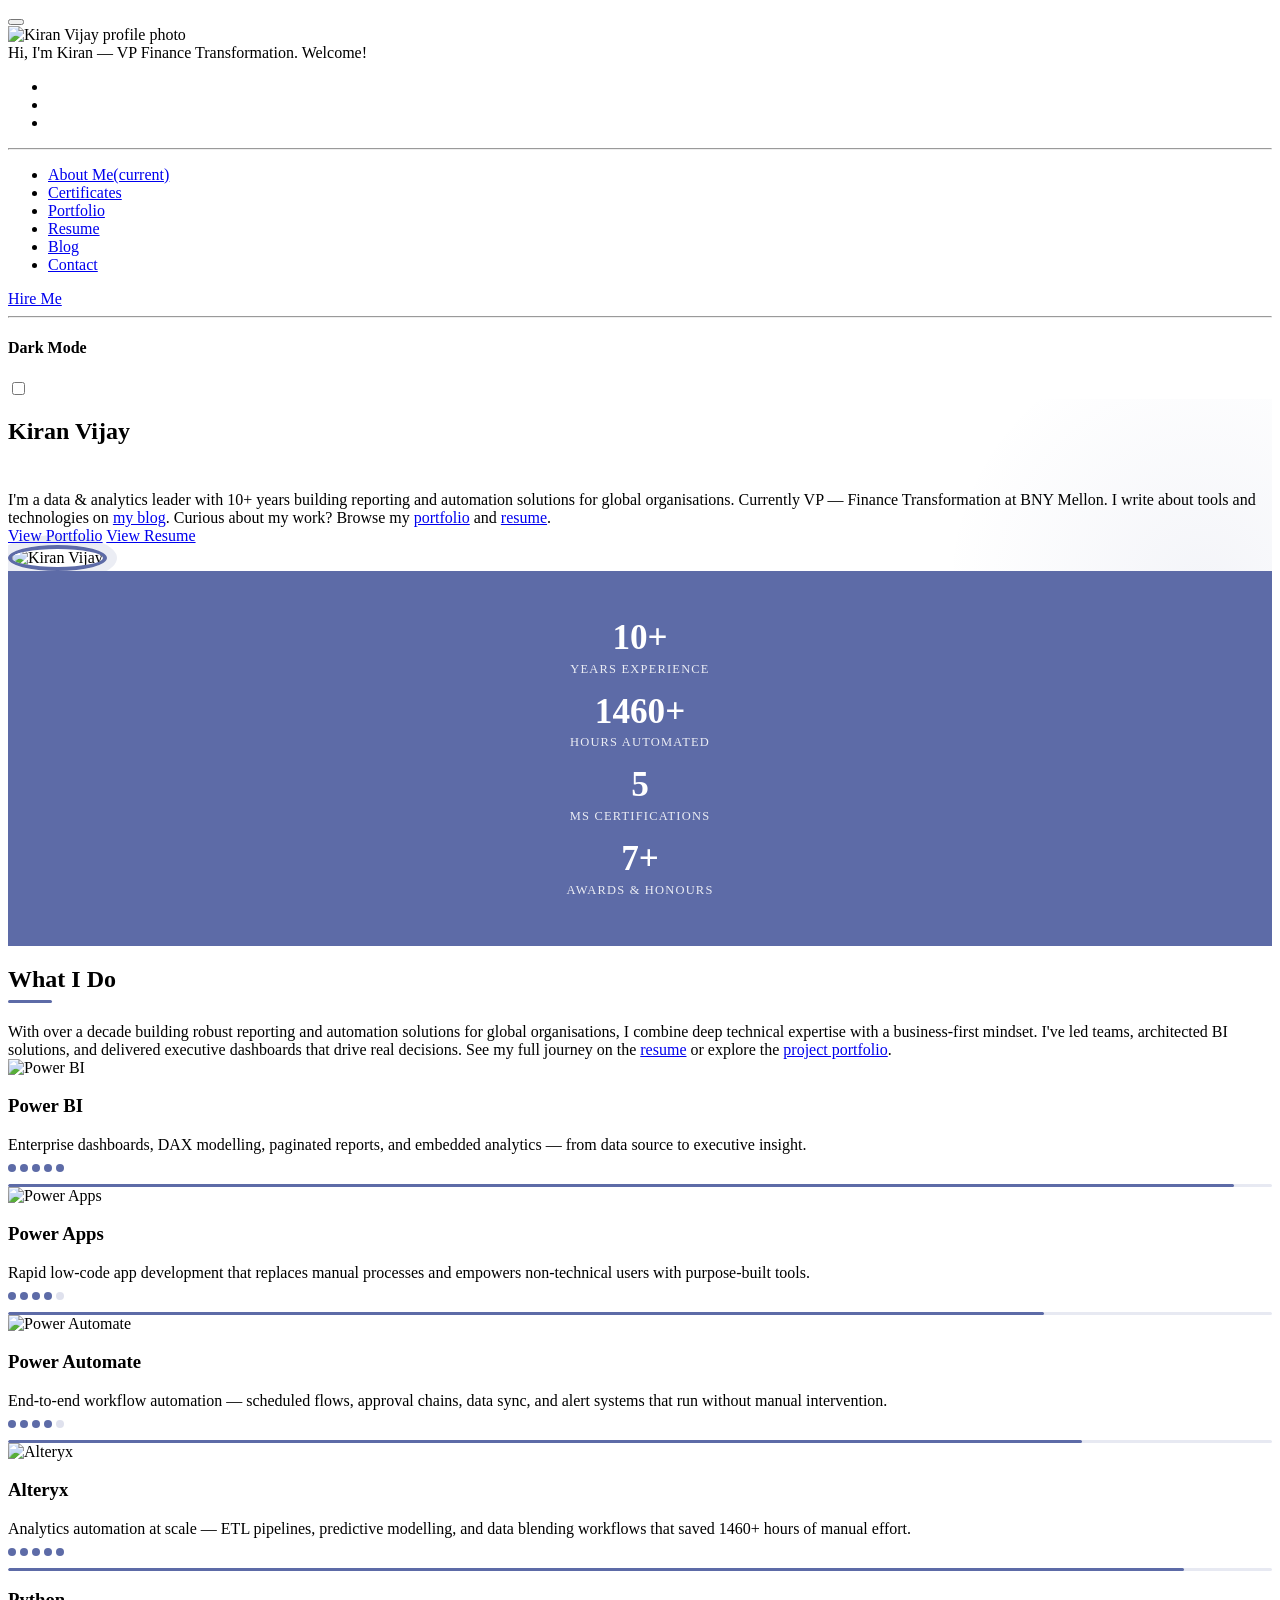
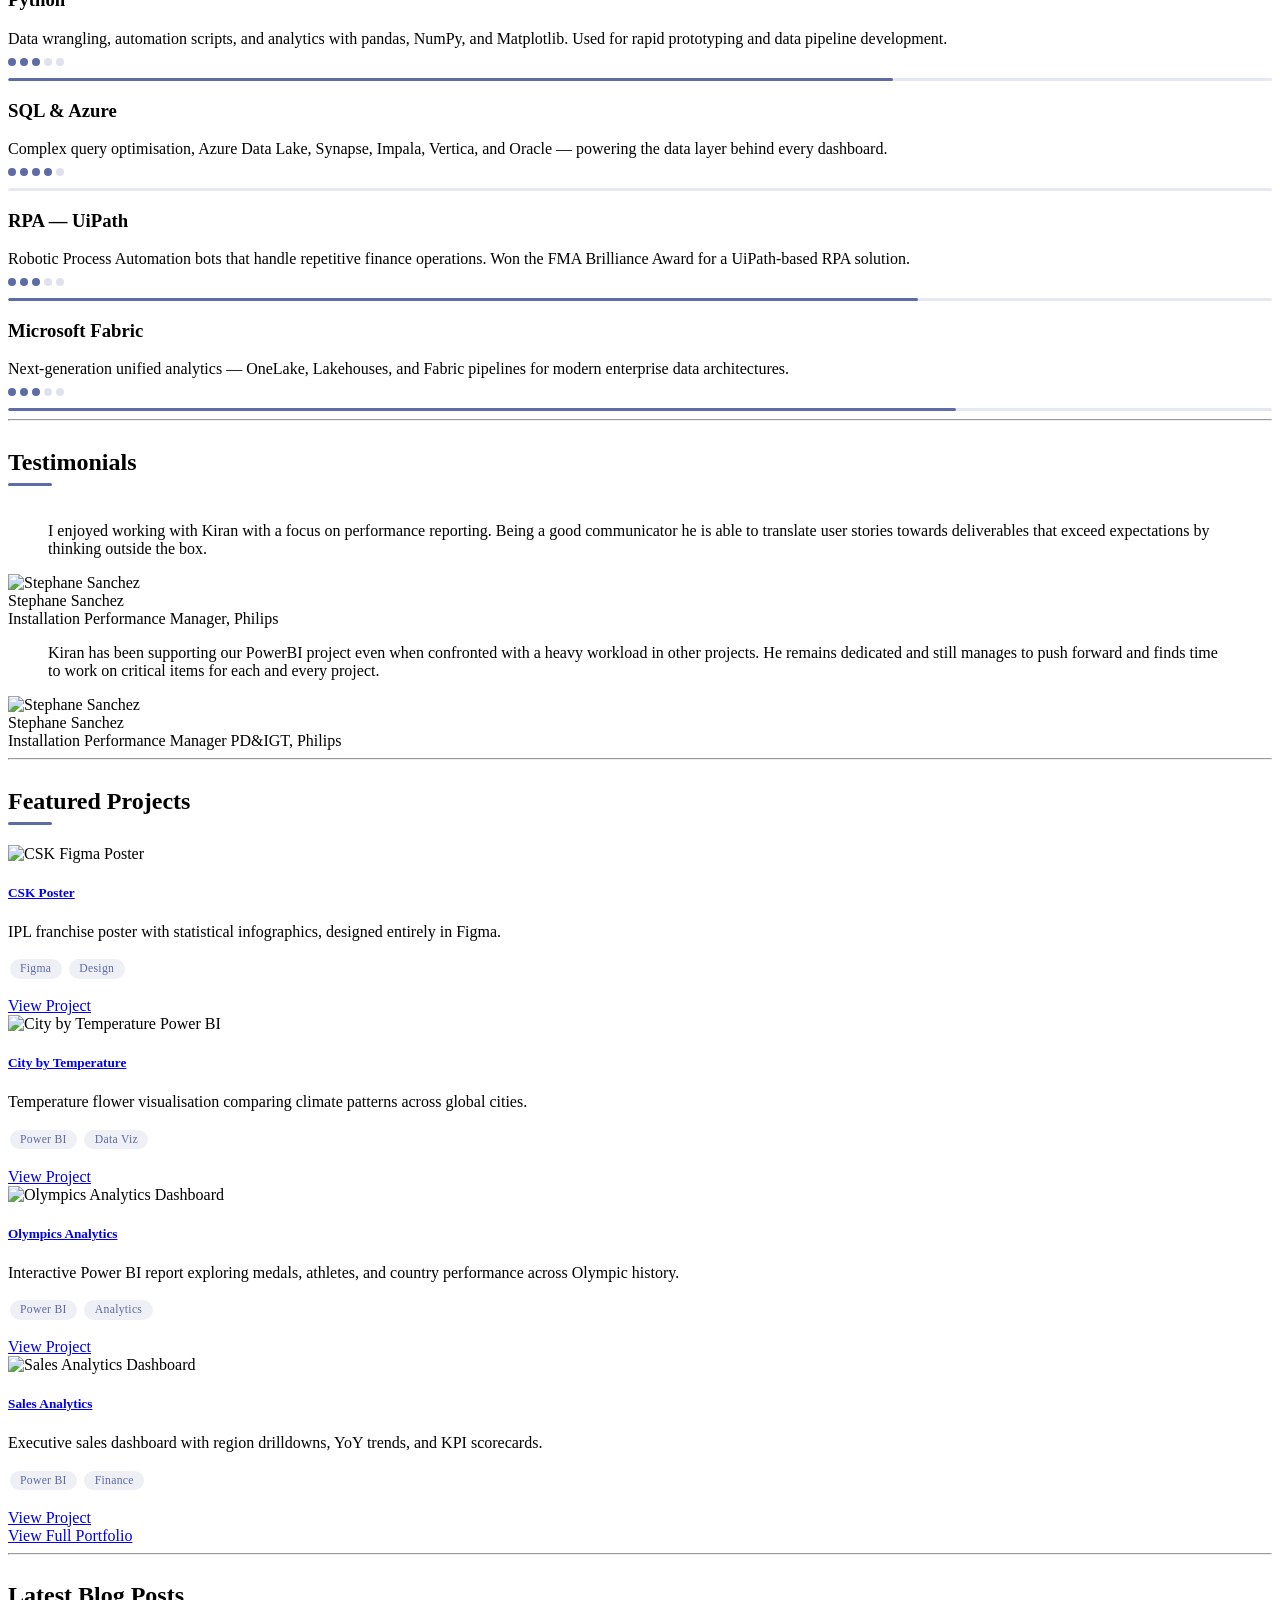
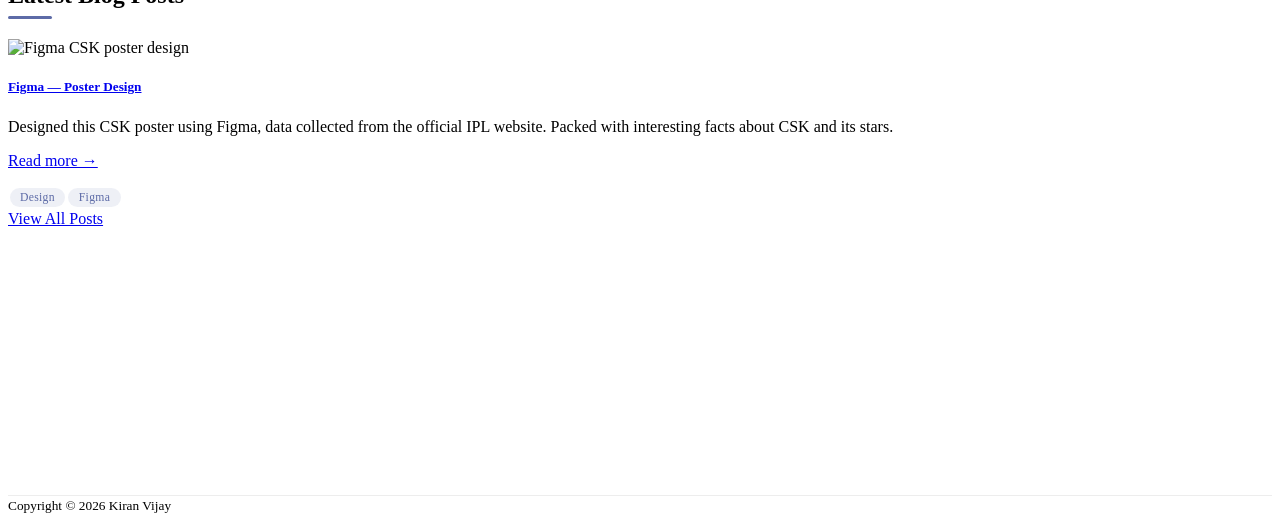
==== index.html @ 409494d1 "Major portfolio upgrade: SEO, animations, UX overhaul, bug fixes Visual & UX: - Added AOS (Animate O" ====
<!DOCTYPE html>
<html lang="en">
<head>
	<title>Kiran Vijay — Finance Transformation &amp; Data Analytics</title>

	<!-- Meta -->
	<meta charset="utf-8">
	<meta http-equiv="X-UA-Compatible" content="IE=edge">
	<meta name="viewport" content="width=device-width, initial-scale=1.0">
	<meta name="description" content="Kiran Vijay — Vice President specialising in Finance Transformation, Power BI dashboards, process automation, and data analytics. Based in Chennai, India.">
	<meta name="author" content="Kiran Vijay">
	<meta name="keywords" content="Power BI, Finance Transformation, Data Analytics, Alteryx, Process Automation, Dashboard, BNY Mellon">
	<link rel="shortcut icon" href="favicon.ico">

	<!-- Open Graph -->
	<meta property="og:title" content="Kiran Vijay — Finance Transformation &amp; Data Analytics">
	<meta property="og:description" content="VP specialising in Power BI, Alteryx, automation, and data-driven decision making.">
	<meta property="og:type" content="website">
	<meta property="og:url" content="https://kiran-vijay.github.io">
	<meta property="og:image" content="https://kiran-vijay.github.io/assets/images/my_pic.png">

	<!-- Google Fonts -->
	<link href="https://fonts.googleapis.com/css?family=Roboto:300,400,500,700" rel="stylesheet">

	<!-- AOS — Animate On Scroll -->
	<link rel="stylesheet" href="https://unpkg.com/aos@2.3.4/dist/aos.css">

	<!-- FontAwesome -->
	<script defer src="assets/fontawesome/js/all.js"></script>

	<!-- Plugin CSS -->
	<link rel="stylesheet" href="assets/plugins/tiny-slider/tiny-slider.css">

	<!-- Theme CSS -->
	<link id="theme-style" rel="stylesheet" href="assets/css/theme-7.css">

	<!-- Upgrade CSS -->
	<link rel="stylesheet" href="assets/css/upgrade.css">
</head>

<body>

	<header class="header text-center">
		<div class="force-overflow">
			<nav class="navbar navbar-expand-lg navbar-dark">
				<button class="navbar-toggler" type="button" data-bs-toggle="collapse" data-bs-target="#navigation" aria-controls="navigation" aria-expanded="false" aria-label="Toggle navigation">
					<span class="navbar-toggler-icon"></span>
				</button>

				<div id="navigation" class="collapse navbar-collapse flex-column">
					<div class="profile-section pt-3 pt-lg-0">
						<img class="profile-image mb-3 rounded-circle mx-auto" src="assets/images/my_pic.png" alt="Kiran Vijay profile photo" loading="lazy">

						<div class="bio mb-3">Hi, I'm Kiran — VP Finance Transformation. Welcome!</div>
						<ul class="social-list list-inline py-2 mx-auto">
							<li class="list-inline-item"><a href="https://twitter.com/Kiran_vijay" aria-label="Twitter"><i class="fab fa-twitter fa-fw"></i></a></li>
							<li class="list-inline-item"><a href="https://www.linkedin.com/in/kiranvj/" aria-label="LinkedIn"><i class="fab fa-linkedin-in fa-fw"></i></a></li>
							<li class="list-inline-item"><a href="https://github.com/kiran-vijay/" aria-label="GitHub"><i class="fab fa-github-alt fa-fw"></i></a></li>
						</ul>
						<hr>
					</div>

					<ul class="navbar-nav flex-column text-start">
						<li class="nav-item">
							<a class="nav-link active" href="index.html"><i class="fas fa-user fa-fw me-2"></i>About Me<span class="sr-only">(current)</span></a>
						</li>
						<li class="nav-item">
							<a class="nav-link" href="Certificates.html"><i class="fas fa-shield-alt fa-fw me-2"></i>Certificates</a>
						</li>
						<li class="nav-item">
							<a class="nav-link" href="portfolio.html"><i class="fas fa-laptop-code fa-fw me-2"></i>Portfolio</a>
						</li>
						<li class="nav-item">
							<a class="nav-link" href="resume.html"><i class="fas fa-file-alt fa-fw me-2"></i>Resume</a>
						</li>
						<li class="nav-item">
							<a class="nav-link" href="blog-home.html"><i class="fas fa-blog fa-fw me-2"></i>Blog</a>
						</li>
						<li class="nav-item">
							<a class="nav-link" href="contact.html"><i class="fas fa-envelope-open-text fa-fw me-2"></i>Contact</a>
						</li>
					</ul>

					<div class="my-2">
						<a class="btn btn-primary" href="contact.html"><i class="fas fa-paper-plane me-2"></i>Hire Me</a>
					</div>

					<div class="dark-mode-toggle text-center w-100">
						<hr class="mb-4">
						<h4 class="toggle-name mb-3"><i class="fas fa-adjust me-1"></i>Dark Mode</h4>
						<input class="toggle" id="darkmode" type="checkbox">
						<label class="toggle-btn mx-auto mb-0" for="darkmode"></label>
					</div>
				</div>
			</nav>
		</div>
	</header>

	<div class="main-wrapper">

		<!-- ===== HERO SECTION ===== -->
		<section class="about-me-section p-3 p-lg-5 theme-bg-light">
			<div class="container">
				<div class="profile-teaser row align-items-center">
					<div class="col-12 col-md-8 col-lg-9" data-aos="fade-right">
						<h2 class="name font-weight-bold mb-1">Kiran Vijay</h2>
						<div class="tagline mb-3" style="min-height:1.6em;">
							<span id="typed-tagline"></span>
						</div>
						<div class="bio mb-4">
							I'm a data &amp; analytics leader with 10+ years building reporting and automation solutions for global organisations. Currently VP — Finance Transformation at BNY Mellon. I write about tools and technologies on <a class="text-link" href="blog-home.html">my blog</a>. Curious about my work? Browse my <a class="text-link" href="portfolio.html">portfolio</a> and <a class="text-link" href="resume.html">resume</a>.
						</div>
						<div class="mb-4">
							<a class="btn btn-primary me-2 mb-3" href="portfolio.html"><i class="fas fa-arrow-alt-circle-right me-2"></i>View Portfolio</a>
							<a class="btn btn-secondary mb-3" href="resume.html"><i class="fas fa-file-alt me-2"></i>View Resume</a>
						</div>
					</div>
					<div class="col-12 col-md-4 col-lg-3 text-center mt-4 mt-md-0" data-aos="fade-left" data-aos-delay="100">
						<img class="profile-image-hero" src="assets/images/my_pic.png" alt="Kiran Vijay" loading="lazy">
					</div>
				</div>
			</div>
		</section>

		<!-- ===== STATS BAR ===== -->
		<section class="stats-section" data-aos="fade-up">
			<div class="container">
				<div class="row justify-content-center">
					<div class="col-6 col-md-3">
						<div class="stat-item">
							<span class="stat-number stat-count" data-target="10" data-suffix="+">10+</span>
							<span class="stat-label">Years Experience</span>
						</div>
					</div>
					<div class="col-6 col-md-3">
						<div class="stat-item">
							<span class="stat-number stat-count" data-target="1460" data-suffix="+">1460+</span>
							<span class="stat-label">Hours Automated</span>
						</div>
					</div>
					<div class="col-6 col-md-3">
						<div class="stat-item">
							<span class="stat-number stat-count" data-target="5" data-suffix="">5</span>
							<span class="stat-label">MS Certifications</span>
						</div>
					</div>
					<div class="col-6 col-md-3">
						<div class="stat-item">
							<span class="stat-number stat-count" data-target="7" data-suffix="+">7+</span>
							<span class="stat-label">Awards &amp; Honours</span>
						</div>
					</div>
				</div>
			</div>
		</section>

		<!-- ===== WHAT I DO ===== -->
		<section class="overview-section p-3 p-lg-5">
			<div class="container">
				<h2 class="section-title font-weight-bold mb-3" data-aos="fade-up">What I Do</h2>
				<div class="section-intro mb-5" data-aos="fade-up" data-aos-delay="50">
					With over a decade building robust reporting and automation solutions for global organisations, I combine deep technical expertise with a business-first mindset. I've led teams, architected BI solutions, and delivered executive dashboards that drive real decisions. See my full journey on the <a class="text-link" href="resume.html">resume</a> or explore the <a class="text-link" href="portfolio.html">project portfolio</a>.
				</div>
				<div class="row">

					<div class="item col-6 col-lg-3" data-aos="fade-up" data-aos-delay="0">
						<div class="item-inner">
							<div class="item-icon"><img src="assets/images/pbi.png" width="30" height="30" alt="Power BI"></div>
							<h3 class="item-title">Power BI</h3>
							<div class="item-desc">Enterprise dashboards, DAX modelling, paginated reports, and embedded analytics — from data source to executive insight.</div>
							<div class="skill-level">
								<span class="skill-dot filled"></span><span class="skill-dot filled"></span><span class="skill-dot filled"></span><span class="skill-dot filled"></span><span class="skill-dot filled"></span>
							</div>
							<div class="skill-bar-wrap"><div class="skill-bar-fill" data-width="97%"></div></div>
						</div>
					</div>

					<div class="item col-6 col-lg-3" data-aos="fade-up" data-aos-delay="80">
						<div class="item-inner">
							<div class="item-icon"><img src="assets/images/powerapps.svg" width="30" height="30" alt="Power Apps"></div>
							<h3 class="item-title">Power Apps</h3>
							<div class="item-desc">Rapid low-code app development that replaces manual processes and empowers non-technical users with purpose-built tools.</div>
							<div class="skill-level">
								<span class="skill-dot filled"></span><span class="skill-dot filled"></span><span class="skill-dot filled"></span><span class="skill-dot filled"></span><span class="skill-dot"></span>
							</div>
							<div class="skill-bar-wrap"><div class="skill-bar-fill" data-width="82%"></div></div>
						</div>
					</div>

					<div class="item col-6 col-lg-3" data-aos="fade-up" data-aos-delay="160">
						<div class="item-inner">
							<div class="item-icon"><img src="assets/images/powerautomate.svg" width="30" height="30" alt="Power Automate"></div>
							<h3 class="item-title">Power Automate</h3>
							<div class="item-desc">End-to-end workflow automation — scheduled flows, approval chains, data sync, and alert systems that run without manual intervention.</div>
							<div class="skill-level">
								<span class="skill-dot filled"></span><span class="skill-dot filled"></span><span class="skill-dot filled"></span><span class="skill-dot filled"></span><span class="skill-dot"></span>
							</div>
							<div class="skill-bar-wrap"><div class="skill-bar-fill" data-width="85%"></div></div>
						</div>
					</div>

					<div class="item col-6 col-lg-3" data-aos="fade-up" data-aos-delay="240">
						<div class="item-inner">
							<div class="item-icon"><img src="assets/images/alteryx.png" width="30" height="30" alt="Alteryx"></div>
							<h3 class="item-title">Alteryx</h3>
							<div class="item-desc">Analytics automation at scale — ETL pipelines, predictive modelling, and data blending workflows that saved 1460+ hours of manual effort.</div>
							<div class="skill-level">
								<span class="skill-dot filled"></span><span class="skill-dot filled"></span><span class="skill-dot filled"></span><span class="skill-dot filled"></span><span class="skill-dot filled"></span>
							</div>
							<div class="skill-bar-wrap"><div class="skill-bar-fill" data-width="93%"></div></div>
						</div>
					</div>

					<div class="item col-6 col-lg-3 mt-4" data-aos="fade-up" data-aos-delay="0">
						<div class="item-inner">
							<div class="item-icon"><i class="fab fa-python"></i></div>
							<h3 class="item-title">Python</h3>
							<div class="item-desc">Data wrangling, automation scripts, and analytics with pandas, NumPy, and Matplotlib. Used for rapid prototyping and data pipeline development.</div>
							<div class="skill-level">
								<span class="skill-dot filled"></span><span class="skill-dot filled"></span><span class="skill-dot filled"></span><span class="skill-dot"></span><span class="skill-dot"></span>
							</div>
							<div class="skill-bar-wrap"><div class="skill-bar-fill" data-width="70%"></div></div>
						</div>
					</div>

					<div class="item col-6 col-lg-3 mt-4" data-aos="fade-up" data-aos-delay="80">
						<div class="item-inner">
							<div class="item-icon"><i class="fas fa-database"></i></div>
							<h3 class="item-title">SQL &amp; Azure</h3>
							<div class="item-desc">Complex query optimisation, Azure Data Lake, Synapse, Impala, Vertica, and Oracle — powering the data layer behind every dashboard.</div>
							<div class="skill-level">
								<span class="skill-dot filled"></span><span class="skill-dot filled"></span><span class="skill-dot filled"></span><span class="skill-dot filled"></span><span class="skill-dot"></span>
							</div>
							<div class="skill-bar-wrap"><div class="skill-bar-fill" data-width="88%"></div></div>
						</div>
					</div>

					<div class="item col-6 col-lg-3 mt-4" data-aos="fade-up" data-aos-delay="160">
						<div class="item-inner">
							<div class="item-icon"><i class="fas fa-robot"></i></div>
							<h3 class="item-title">RPA — UiPath</h3>
							<div class="item-desc">Robotic Process Automation bots that handle repetitive finance operations. Won the FMA Brilliance Award for a UiPath-based RPA solution.</div>
							<div class="skill-level">
								<span class="skill-dot filled"></span><span class="skill-dot filled"></span><span class="skill-dot filled"></span><span class="skill-dot"></span><span class="skill-dot"></span>
							</div>
							<div class="skill-bar-wrap"><div class="skill-bar-fill" data-width="72%"></div></div>
						</div>
					</div>

					<div class="item col-6 col-lg-3 mt-4" data-aos="fade-up" data-aos-delay="240">
						<div class="item-inner">
							<div class="item-icon"><i class="fas fa-layer-group"></i></div>
							<h3 class="item-title">Microsoft Fabric</h3>
							<div class="item-desc">Next-generation unified analytics — OneLake, Lakehouses, and Fabric pipelines for modern enterprise data architectures.</div>
							<div class="skill-level">
								<span class="skill-dot filled"></span><span class="skill-dot filled"></span><span class="skill-dot filled"></span><span class="skill-dot"></span><span class="skill-dot"></span>
							</div>
							<div class="skill-bar-wrap"><div class="skill-bar-fill" data-width="75%"></div></div>
						</div>
					</div>

				</div>
			</div>
		</section>

		<div class="container"><hr></div>

		<!-- ===== TESTIMONIALS ===== -->
		<section class="testimonials-section p-3 p-lg-5">
			<div class="container">
				<h2 class="section-title font-weight-bold mb-5" data-aos="fade-up">Testimonials</h2>
				<div class="testiomonial-carousel-container" data-aos="fade-up" data-aos-delay="100">
					<div class="testimonial-carousel tiny-slider">
						<div class="item">
							<div class="item-inner">
								<div class="quote-holder">
									<blockquote class="quote-content">
										I enjoyed working with Kiran with a focus on performance reporting. Being a good communicator he is able to translate user stories towards deliverables that exceed expectations by thinking outside the box.
									</blockquote>
									<i class="fas fa-quote-left"></i>
								</div>
								<div class="source-holder">
									<div class="source-profile">
										<img src="assets/images/clients/stephen.jfif" alt="Stephane Sanchez" loading="lazy">
									</div>
									<div class="meta">
										<div class="name">Stephane Sanchez</div>
										<div class="info">Installation Performance Manager, Philips</div>
									</div>
								</div>
							</div>
						</div>

						<div class="item">
							<div class="item-inner">
								<div class="quote-holder">
									<blockquote class="quote-content">
										Kiran has been supporting our PowerBI project even when confronted with a heavy workload in other projects. He remains dedicated and still manages to push forward and finds time to work on critical items for each and every project.
									</blockquote>
									<i class="fas fa-quote-left"></i>
								</div>
								<div class="source-holder">
									<div class="source-profile">
										<img src="assets/images/clients/stephen.jfif" alt="Stephane Sanchez" loading="lazy">
									</div>
									<div class="meta">
										<div class="name">Stephane Sanchez</div>
										<div class="info">Installation Performance Manager PD&amp;IGT, Philips</div>
									</div>
								</div>
							</div>
						</div>
					</div>
				</div>
			</div>
		</section>

		<div class="container"><hr></div>

		<!-- ===== FEATURED PROJECTS ===== -->
		<section class="featured-section p-3 p-lg-5">
			<div class="container">
				<h2 class="section-title font-weight-bold mb-5" data-aos="fade-up">Featured Projects</h2>
				<div class="row">
					<div class="col-md-6 mb-5" data-aos="fade-up" data-aos-delay="0">
						<div class="card project-card">
							<div class="row">
								<div class="col-12 col-xl-5 card-img-holder">
									<img src="assets/images/project/csk.png" class="card-img" alt="CSK Figma Poster" loading="lazy">
								</div>
								<div class="col-12 col-xl-7">
									<div class="card-body">
										<h5 class="card-title"><a href="Projects/csk.html" class="theme-link">CSK Poster</a></h5>
										<p class="card-text">IPL franchise poster with statistical infographics, designed entirely in Figma.</p>
										<p class="card-text">
											<span class="badge-tag">Figma</span>
											<span class="badge-tag">Design</span>
										</p>
									</div>
								</div>
							</div>
							<div class="link-mask">
								<a class="link-mask-link" href="Projects/csk.html"></a>
								<div class="link-mask-text">
									<a class="btn btn-secondary" href="Projects/csk.html">
										<i class="fas fa-eye me-2"></i>View Project
									</a>
								</div>
							</div>
						</div>
					</div>

					<div class="col-md-6 mb-5" data-aos="fade-up" data-aos-delay="100">
						<div class="card project-card">
							<div class="row">
								<div class="col-12 col-xl-5 card-img-holder">
									<img src="assets/images/project/Temp_Flower.png" class="card-img" alt="City by Temperature Power BI" loading="lazy">
								</div>
								<div class="col-12 col-xl-7">
									<div class="card-body">
										<h5 class="card-title"><a href="Projects/city-by-temperature.html" class="theme-link">City by Temperature</a></h5>
										<p class="card-text">Temperature flower visualisation comparing climate patterns across global cities.</p>
										<p class="card-text">
											<span class="badge-tag">Power BI</span>
											<span class="badge-tag">Data Viz</span>
										</p>
									</div>
								</div>
							</div>
							<div class="link-mask">
								<a class="link-mask-link" href="Projects/city-by-temperature.html"></a>
								<div class="link-mask-text">
									<a class="btn btn-secondary" href="Projects/city-by-temperature.html">
										<i class="fas fa-eye me-2"></i>View Project
									</a>
								</div>
							</div>
						</div>
					</div>

					<div class="col-md-6 mb-5" data-aos="fade-up" data-aos-delay="0">
						<div class="card project-card">
							<div class="row">
								<div class="col-12 col-xl-5 card-img-holder">
									<img src="assets/images/project/Olympics.png" class="card-img" alt="Olympics Analytics Dashboard" loading="lazy">
								</div>
								<div class="col-12 col-xl-7">
									<div class="card-body">
										<h5 class="card-title"><a href="Projects/olympics-dashboard.html" class="theme-link">Olympics Analytics</a></h5>
										<p class="card-text">Interactive Power BI report exploring medals, athletes, and country performance across Olympic history.</p>
										<p class="card-text">
											<span class="badge-tag">Power BI</span>
											<span class="badge-tag">Analytics</span>
										</p>
									</div>
								</div>
							</div>
							<div class="link-mask">
								<a class="link-mask-link" href="Projects/olympics-dashboard.html"></a>
								<div class="link-mask-text">
									<a class="btn btn-secondary" href="Projects/olympics-dashboard.html">
										<i class="fas fa-eye me-2"></i>View Project
									</a>
								</div>
							</div>
						</div>
					</div>

					<div class="col-md-6 mb-5" data-aos="fade-up" data-aos-delay="100">
						<div class="card project-card">
							<div class="row">
								<div class="col-12 col-xl-5 card-img-holder">
									<img src="assets/images/project/sales_layout.png" class="card-img" alt="Sales Analytics Dashboard" loading="lazy">
								</div>
								<div class="col-12 col-xl-7">
									<div class="card-body">
										<h5 class="card-title"><a href="Projects/sales_analytics.html" class="theme-link">Sales Analytics</a></h5>
										<p class="card-text">Executive sales dashboard with region drilldowns, YoY trends, and KPI scorecards.</p>
										<p class="card-text">
											<span class="badge-tag">Power BI</span>
											<span class="badge-tag">Finance</span>
										</p>
									</div>
								</div>
							</div>
							<div class="link-mask">
								<a class="link-mask-link" href="Projects/sales_analytics.html"></a>
								<div class="link-mask-text">
									<a class="btn btn-secondary" href="Projects/sales_analytics.html">
										<i class="fas fa-eye me-2"></i>View Project
									</a>
								</div>
							</div>
						</div>
					</div>
				</div>
				<div class="text-center py-3" data-aos="fade-up">
					<a href="portfolio.html" class="btn btn-primary"><i class="fas fa-arrow-alt-circle-right me-2"></i>View Full Portfolio</a>
				</div>
			</div>
		</section>

		<div class="container"><hr></div>

		<!-- ===== LATEST BLOG ===== -->
		<section class="latest-blog-section p-3 p-lg-5">
			<div class="container">
				<h2 class="section-title font-weight-bold mb-5" data-aos="fade-up">Latest Blog Posts</h2>
				<div class="row">
					<div class="col-md-4 mb-5" data-aos="fade-up" data-aos-delay="0">
						<div class="card blog-post-card">
							<img class="card-img-top" src="assets/images/project/csk.png" alt="Figma CSK poster design" loading="lazy">
							<div class="card-body">
								<h5 class="card-title"><a class="theme-link" href="blog/csk.html">Figma — Poster Design</a></h5>
								<p class="card-text">Designed this CSK poster using Figma, data collected from the official IPL website. Packed with interesting facts about CSK and its stars.</p>
								<p class="mb-0"><a class="text-link" href="blog/csk.html">Read more &rarr;</a></p>
							</div>
							<div class="card-footer">
								<small class="text-muted"><i class="fas fa-tag me-1"></i><span class="badge-tag">Design</span><span class="badge-tag">Figma</span></small>
							</div>
						</div>
					</div>
				</div>
				<div class="text-center py-3" data-aos="fade-up">
					<a href="blog-home.html" class="btn btn-primary"><i class="fas fa-arrow-alt-circle-right me-2"></i>View All Posts</a>
				</div>
			</div>
		</section>

		<!-- ===== CTA BANNER ===== -->
		<section class="cta-banner-section p-3 p-lg-5 pt-0 pt-lg-0">
			<div class="container" data-aos="fade-up">
				<div class="cta-banner">
					<h3><i class="fas fa-handshake me-2"></i>Let's Build Something Together</h3>
					<p>Looking for a Power BI expert, automation architect, or data analytics leader? I'd love to hear about your project.</p>
					<a class="btn btn-light" href="contact.html"><i class="fas fa-paper-plane me-2"></i>Get In Touch</a>
				</div>
			</div>
		</section>

	</div>

	<footer class="footer text-center py-4">
		<small class="copyright">Copyright &copy; <script>document.write(new Date().getFullYear())</script> Kiran Vijay</small>
	</footer>

	<!-- Javascript -->
	<script src="assets/plugins/popper.min.js"></script>
	<script src="assets/plugins/bootstrap/js/bootstrap.min.js"></script>
	<script src="assets/plugins/tiny-slider/min/tiny-slider.js"></script>
	<script src="assets/js/testimonials.js"></script>

	<!-- Dark Mode -->
	<script src="assets/plugins/js-cookie.min.js"></script>
	<script src="assets/js/dark-mode.js"></script>

	<!-- AOS -->
	<script src="https://unpkg.com/aos@2.3.4/dist/aos.js"></script>

	<!-- Typed.js -->
	<script src="https://unpkg.com/typed.js@2.1.0/dist/typed.umd.js"></script>

	<!-- Upgrade JS -->
	<script src="assets/js/upgrade.js"></script>

</body>
</html>
---- assets/css/upgrade.css ----
/* ============================================================
   Portfolio Upgrade Styles — Kiran Vijay
   ============================================================ */

/* ---- Hero Section ----------------------------------------- */
.about-me-section {
    position: relative;
    overflow: hidden;
}
.about-me-section::before {
    content: '';
    position: absolute;
    top: -40%;
    right: -15%;
    width: 520px;
    height: 520px;
    background: radial-gradient(circle, rgba(93,107,167,0.07) 0%, transparent 70%);
    pointer-events: none;
    z-index: 0;
}
.about-me-section .container {
    position: relative;
    z-index: 1;
}

/* Profile image in hero with animated ring */
.profile-image-hero {
    width: 160px;
    height: 160px;
    object-fit: cover;
    border-radius: 50%;
    border: 4px solid #5d6ba7;
    box-shadow: 0 0 0 10px rgba(93,107,167,0.12);
    animation: pulse-ring 3.5s ease-in-out infinite;
}
@keyframes pulse-ring {
    0%, 100% { box-shadow: 0 0 0 10px rgba(93,107,167,0.12); }
    50%       { box-shadow: 0 0 0 18px rgba(93,107,167,0.04); }
}

/* Typed cursor colour */
.typed-cursor {
    color: #5d6ba7;
    font-weight: 300;
}

/* ---- Stats Bar -------------------------------------------- */
.stats-section {
    background: #5d6ba7;
    color: #fff;
    padding: 2.5rem 0;
}
.dark-mode .stats-section {
    background: #3d4a80;
}
.stat-item {
    text-align: center;
    padding: 0.5rem 1rem;
}
.stat-number {
    font-size: 2.2rem;
    font-weight: 700;
    display: block;
    line-height: 1.1;
}
.stat-label {
    font-size: 0.78rem;
    opacity: 0.88;
    text-transform: uppercase;
    letter-spacing: 1.2px;
    margin-top: 0.25rem;
    display: block;
}

/* ---- Skill Cards ------------------------------------------ */
.item-inner {
    transition: transform 0.28s ease, box-shadow 0.28s ease;
}
.item-inner:hover {
    transform: translateY(-5px);
    box-shadow: 0 12px 30px rgba(0,0,0,0.1);
}

/* Skill proficiency dots */
.skill-level {
    display: flex;
    gap: 4px;
    margin-top: 0.6rem;
}
.skill-dot {
    width: 8px;
    height: 8px;
    border-radius: 50%;
    background: rgba(93,107,167,0.2);
    transition: background 0.3s ease;
}
.skill-dot.filled {
    background: #5d6ba7;
}

/* Skill bar (thin animated progress bar) */
.skill-bar-wrap {
    height: 3px;
    background: rgba(93,107,167,0.15);
    border-radius: 2px;
    margin-top: 0.75rem;
    overflow: hidden;
}
.skill-bar-fill {
    height: 100%;
    background: #5d6ba7;
    border-radius: 2px;
    width: 0;
    transition: width 1.4s cubic-bezier(0.4, 0, 0.2, 1);
}

/* ---- Project Cards ---------------------------------------- */
.project-card {
    transition: transform 0.28s ease, box-shadow 0.28s ease;
}
.project-card:hover {
    transform: translateY(-5px);
    box-shadow: 0 1rem 2.5rem rgba(0,0,0,0.12) !important;
}

/* Badge tags for tools */
.badge-tag {
    display: inline-block;
    padding: 0.2rem 0.65rem;
    border-radius: 50px;
    font-size: 0.73rem;
    font-weight: 500;
    background: rgba(93,107,167,0.1);
    color: #5d6ba7;
    margin: 0.15rem 0.1rem;
    letter-spacing: 0.3px;
}
.dark-mode .badge-tag {
    background: rgba(93,107,167,0.25);
    color: #a0abdc;
}

/* ---- CTA Banner ------------------------------------------- */
.cta-banner-section {
    padding: 2rem 1rem;
}
.cta-banner {
    background: linear-gradient(135deg, #5d6ba7 0%, #4a5894 100%);
    color: #fff;
    border-radius: 14px;
    padding: 2.5rem 2rem;
    text-align: center;
}
.cta-banner h3 {
    color: #fff;
    margin-bottom: 0.5rem;
    font-size: 1.5rem;
}
.cta-banner p {
    opacity: 0.88;
    margin-bottom: 1.25rem;
}
.cta-banner .btn-light {
    background: #fff;
    color: #5d6ba7;
    border: none;
    font-weight: 600;
    padding: 0.6rem 1.75rem;
    border-radius: 50px;
    transition: background 0.2s ease, transform 0.2s ease;
}
.cta-banner .btn-light:hover {
    background: #f0f2ff;
    transform: translateY(-2px);
}

/* ---- Section headings polish ------------------------------ */
.section-title {
    position: relative;
    display: inline-block;
    padding-bottom: 10px;
}
.section-title::after {
    content: '';
    position: absolute;
    bottom: 0;
    left: 0;
    width: 44px;
    height: 3px;
    background: #5d6ba7;
    border-radius: 2px;
}

/* ---- AOS overrides ---------------------------------------- */
[data-aos="fade-up"] {
    transform: translate3d(0, 24px, 0);
}
[data-aos="fade-right"] {
    transform: translate3d(-24px, 0, 0);
}

/* ---- Testimonial cards ------------------------------------ */
.item-inner {
    border-radius: 8px;
}

/* ---- Nav: active state pill ------------------------------- */
.navbar-nav .nav-link {
    border-radius: 6px;
    transition: background 0.2s ease;
}
.navbar-nav .nav-link:hover {
    background: rgba(255,255,255,0.06);
}

/* ---- Footer polished ------------------------------------- */
.footer {
    border-top: 1px solid rgba(0,0,0,0.07);
}
.dark-mode .footer {
    border-top-color: rgba(255,255,255,0.07);
}

/* ---- Responsive tweaks ----------------------------------- */
@media (max-width: 768px) {
    .stat-number { font-size: 1.8rem; }
    .profile-image-hero { width: 120px; height: 120px; }
    .cta-banner { padding: 1.75rem 1.25rem; }
    .stats-section .row > div { border-bottom: 1px solid rgba(255,255,255,0.15); }
    .stats-section .row > div:last-child { border-bottom: none; }
}
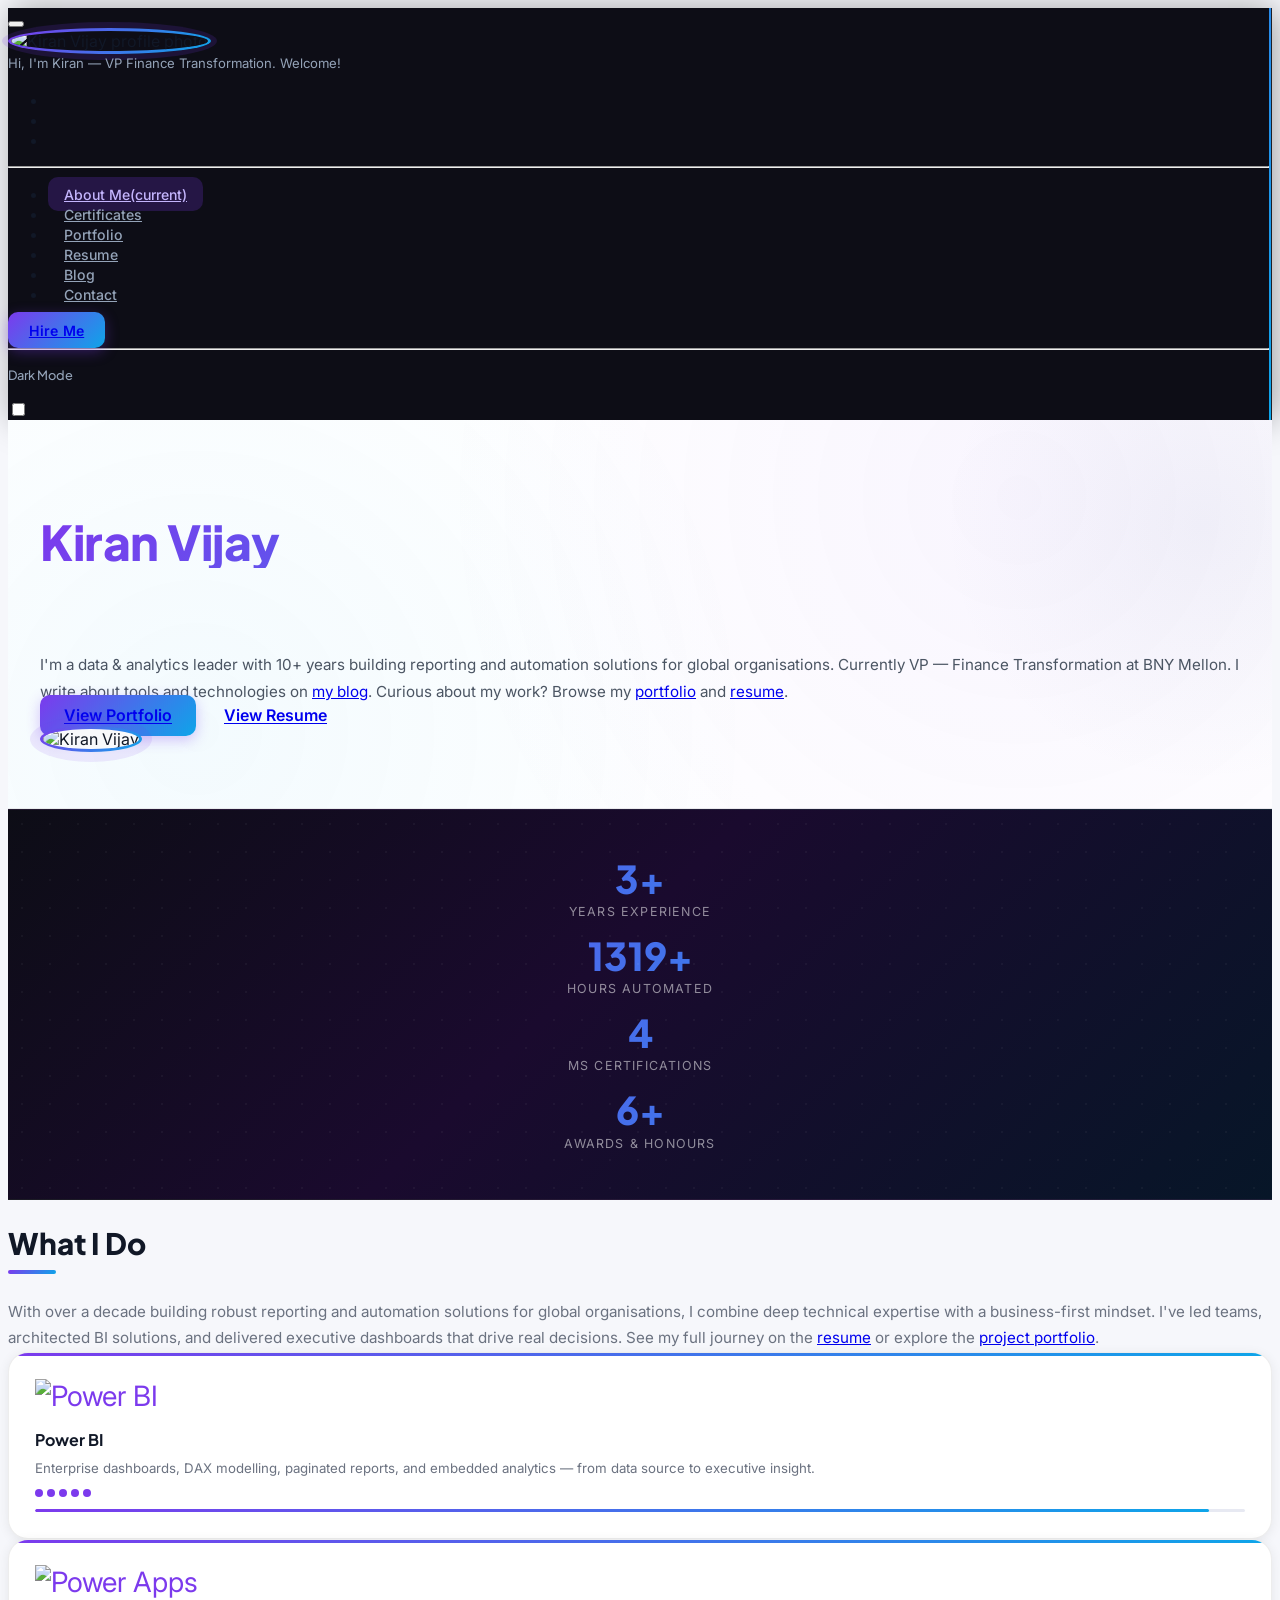
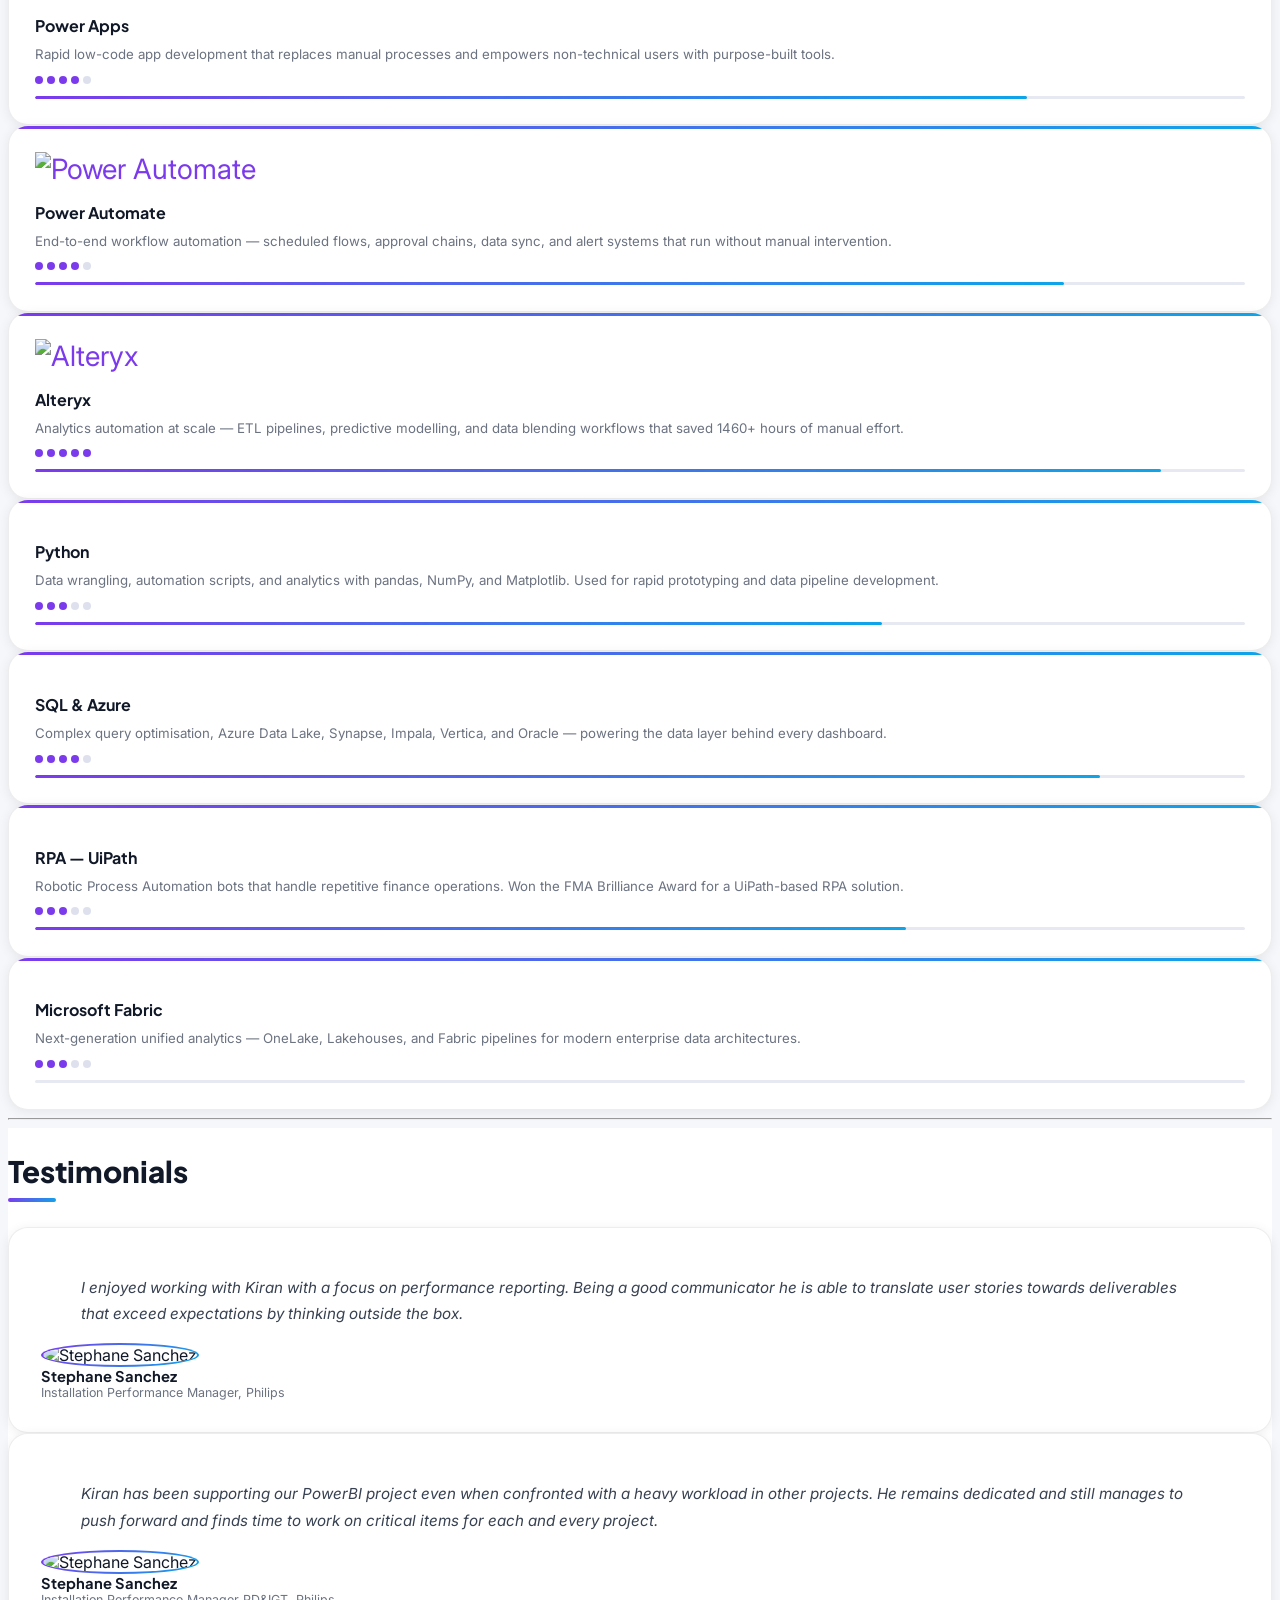
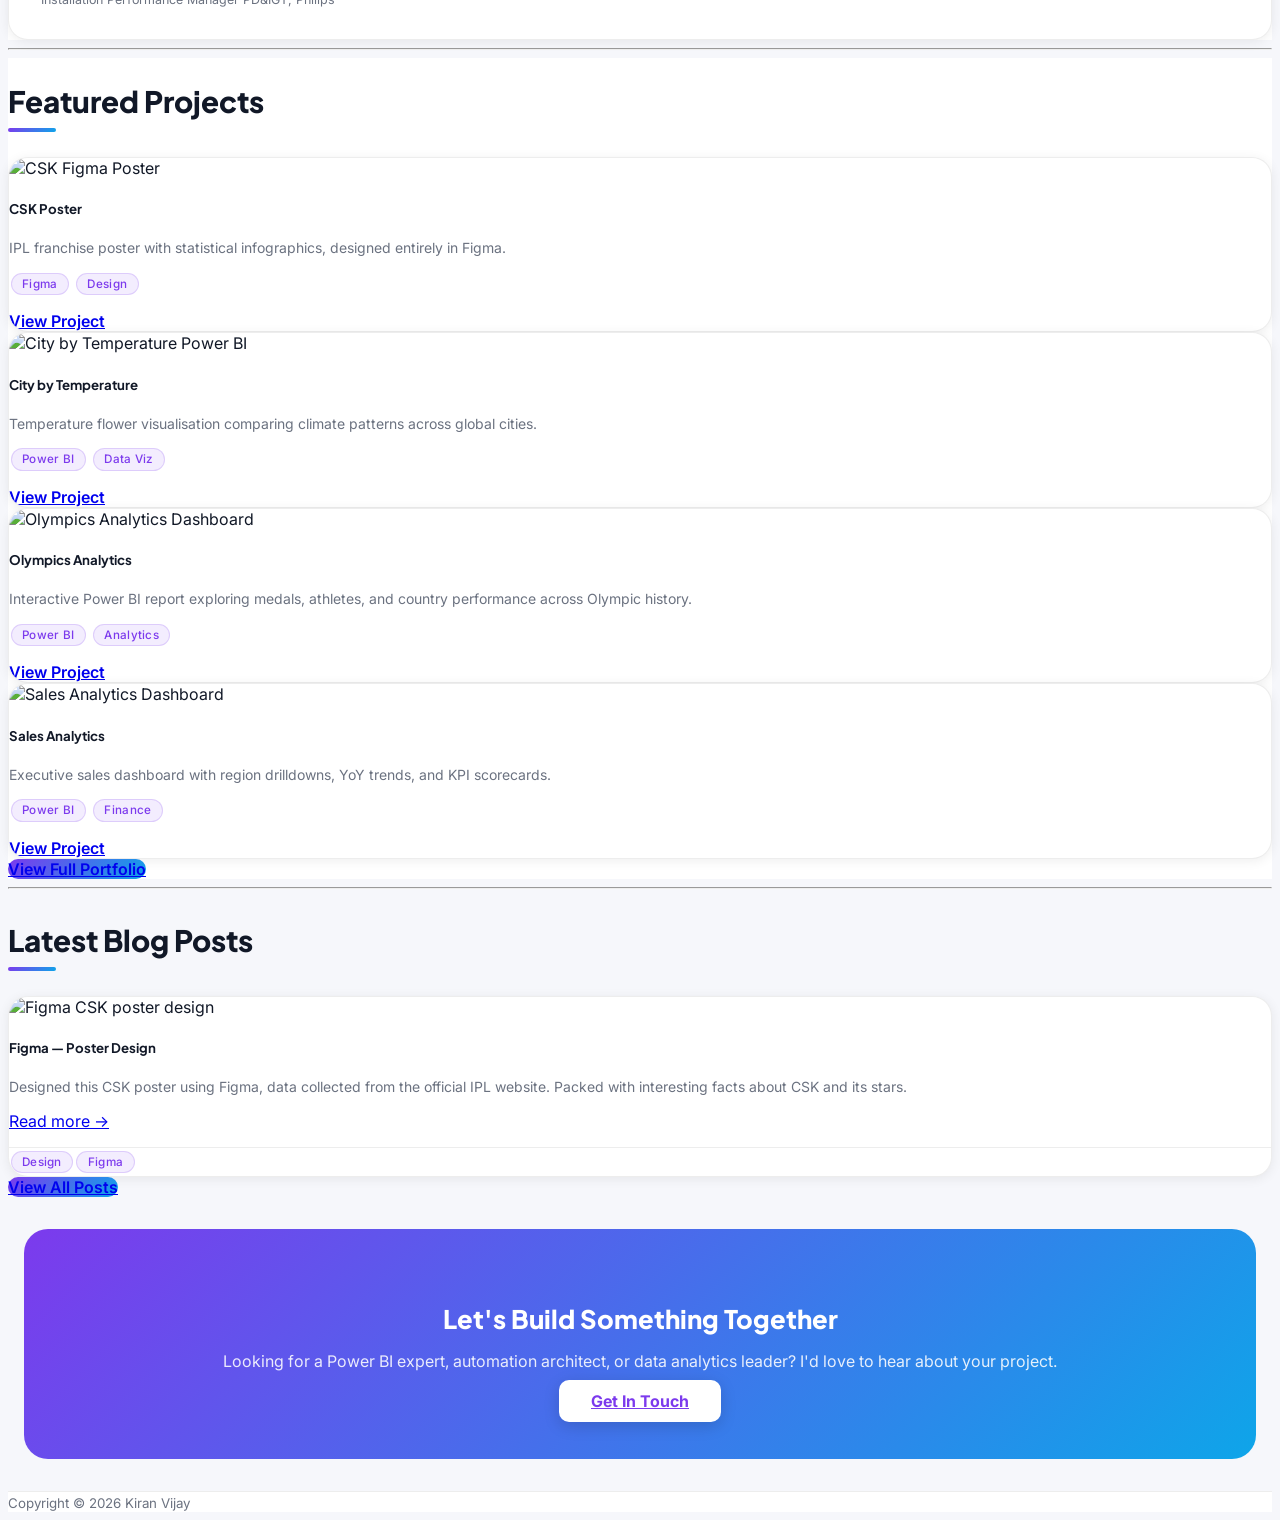
==== commit b7c34b1d: "Complete visual redesign — NOVA theme (dark sidebar, gradient accents, Inter font) Design system cha" ====
--- a/index.html
+++ b/index.html
@@ -19,8 +19,10 @@
 	<meta property="og:url" content="https://kiran-vijay.github.io">
 	<meta property="og:image" content="https://kiran-vijay.github.io/assets/images/my_pic.png">
 
-	<!-- Google Fonts -->
-	<link href="https://fonts.googleapis.com/css?family=Roboto:300,400,500,700" rel="stylesheet">
+	<!-- Google Fonts — Inter + Plus Jakarta Sans -->
+	<link rel="preconnect" href="https://fonts.googleapis.com">
+	<link rel="preconnect" href="https://fonts.gstatic.com" crossorigin>
+	<link href="https://fonts.googleapis.com/css2?family=Inter:wght@300;400;500;600;700&family=Plus+Jakarta+Sans:wght@600;700;800&display=swap" rel="stylesheet">
 
 	<!-- AOS — Animate On Scroll -->
 	<link rel="stylesheet" href="https://unpkg.com/aos@2.3.4/dist/aos.css">
@@ -36,6 +38,9 @@
 
 	<!-- Upgrade CSS -->
 	<link rel="stylesheet" href="assets/css/upgrade.css">
+
+	<!-- Redesign CSS (NOVA theme) -->
+	<link rel="stylesheet" href="assets/css/redesign.css">
 </head>
 
 <body>
--- a/assets/css/redesign.css
+++ b/assets/css/redesign.css
@@ -0,0 +1,731 @@
+/* ================================================================
+   REDESIGN.CSS — "NOVA" Modern Portfolio 2026
+   Complete visual overhaul for kiran-vijay.github.io
+   Load AFTER upgrade.css so these take precedence.
+   ================================================================ */
+
+/* ---- Custom properties ---- */
+:root {
+    --accent-1:       #7c3aed;
+    --accent-2:       #0ea5e9;
+    --grad:           linear-gradient(135deg, #7c3aed 0%, #0ea5e9 100%);
+    --sidebar-bg:     #0d0d16;
+    --sidebar-text:   #e2e8f0;
+    --sidebar-muted:  #94a3b8;
+    --sidebar-border: rgba(255,255,255,0.07);
+    --surface:        #ffffff;
+    --surface-alt:    #f6f7fb;
+    --text-primary:   #111827;
+    --text-secondary: #6b7280;
+    --border:         rgba(0,0,0,0.07);
+    --radius-card:    20px;
+    --shadow-card:    0 2px 12px rgba(0,0,0,0.07);
+    --shadow-hover:   0 20px 50px rgba(124,58,237,0.16);
+}
+
+/* ---- Google Font override ---- */
+body,
+.navbar-nav .nav-link,
+.btn,
+p, li, small, blockquote {
+    font-family: 'Inter', system-ui, -apple-system, sans-serif !important;
+}
+h1, h2, h3, h4, h5, h6,
+.name, .resume-name, .item-title,
+.section-title, .heading {
+    font-family: 'Plus Jakarta Sans', 'Inter', sans-serif !important;
+}
+
+/* ================================================================
+   SIDEBAR (`.header`)
+   ================================================================ */
+
+.header {
+    background: var(--sidebar-bg) !important;
+    border-right: 1px solid var(--sidebar-border);
+    box-shadow: 4px 0 32px rgba(0,0,0,0.35);
+    scrollbar-color: rgba(255,255,255,0.1) var(--sidebar-bg) !important;
+}
+.header::-webkit-scrollbar {
+    background-color: var(--sidebar-bg) !important;
+}
+.header::-webkit-scrollbar-thumb {
+    background-color: rgba(255,255,255,0.1) !important;
+}
+
+/* Gradient accent line on the right edge of sidebar */
+.header .force-overflow {
+    border-right: 2px solid transparent;
+    background-image: linear-gradient(var(--sidebar-bg), var(--sidebar-bg)),
+                      var(--grad);
+    background-origin: border-box;
+    background-clip: padding-box, border-box;
+}
+
+/* Profile image — gradient ring */
+.header .profile-image {
+    width: 88px !important;
+    height: 88px !important;
+    object-fit: cover;
+    border: 3px solid transparent !important;
+    border-radius: 50% !important;
+    background: linear-gradient(var(--sidebar-bg), var(--sidebar-bg)) padding-box,
+                var(--grad) border-box !important;
+    box-shadow: 0 0 0 6px rgba(124,58,237,0.15) !important;
+    animation: none !important;
+}
+
+/* Bio text */
+.header .bio {
+    color: var(--sidebar-muted) !important;
+    font-size: 0.82rem !important;
+    line-height: 1.5;
+}
+
+/* Social icons */
+.header .social-list a {
+    color: rgba(255,255,255,0.45) !important;
+    transition: color 0.2s ease, transform 0.2s ease !important;
+    display: inline-block;
+}
+.header .social-list a:hover {
+    color: #fff !important;
+    transform: translateY(-2px) !important;
+}
+
+/* Nav links */
+.header .nav-item .nav-link {
+    color: var(--sidebar-muted) !important;
+    border-radius: 10px !important;
+    padding: 0.55rem 1rem !important;
+    font-size: 0.88rem !important;
+    font-weight: 500 !important;
+    margin: 1px 0 !important;
+    transition: background 0.2s ease, color 0.2s ease !important;
+}
+.header .nav-item .nav-link:hover {
+    background: rgba(255,255,255,0.07) !important;
+    color: #fff !important;
+}
+.header .nav-item .nav-link.active {
+    background: rgba(124,58,237,0.22) !important;
+    color: #c4b5fd !important;
+}
+
+/* "Hire Me" CTA button */
+.header .btn-primary,
+.header .my-2 .btn {
+    background: var(--grad) !important;
+    border: none !important;
+    border-radius: 10px !important;
+    font-weight: 600 !important;
+    font-size: 0.88rem !important;
+    padding: 0.6rem 1.3rem !important;
+    letter-spacing: 0.2px;
+    transition: opacity 0.2s ease, transform 0.2s ease !important;
+    box-shadow: 0 4px 14px rgba(124,58,237,0.35) !important;
+}
+.header .btn-primary:hover,
+.header .my-2 .btn:hover {
+    opacity: 0.88 !important;
+    transform: translateY(-1px) !important;
+}
+
+/* Dark mode toggle */
+.header .toggle-name {
+    color: var(--sidebar-muted) !important;
+    font-size: 0.8rem !important;
+    font-weight: 500 !important;
+}
+
+/* ================================================================
+   BODY & LAYOUT
+   ================================================================ */
+
+body {
+    background-color: var(--surface-alt) !important;
+    color: var(--text-primary) !important;
+}
+
+/* ================================================================
+   HERO SECTION
+   ================================================================ */
+
+.about-me-section {
+    background: var(--surface) !important;
+    border-bottom: 1px solid var(--border);
+    padding: 3.5rem 2rem !important;
+    /* subtle dot-grid background */
+    background-image:
+        radial-gradient(circle at 80% 20%, rgba(124,58,237,0.05) 0%, transparent 55%),
+        radial-gradient(circle at 15% 80%, rgba(14,165,233,0.05) 0%, transparent 50%) !important;
+}
+
+/* Gradient name */
+.about-me-section .name,
+h2.name {
+    font-size: clamp(2rem, 5vw, 3rem) !important;
+    font-weight: 800 !important;
+    background: var(--grad) !important;
+    -webkit-background-clip: text !important;
+    -webkit-text-fill-color: transparent !important;
+    background-clip: text !important;
+    line-height: 1.1 !important;
+    letter-spacing: -0.5px;
+}
+
+.about-me-section .tagline {
+    font-size: 1.05rem;
+    color: var(--text-secondary);
+    font-weight: 400;
+    margin-bottom: 1rem !important;
+}
+
+.about-me-section .bio {
+    color: #4b5563;
+    line-height: 1.8;
+    font-size: 0.95rem;
+}
+
+.about-me-section .btn-primary {
+    background: var(--grad) !important;
+    border: none !important;
+    border-radius: 10px !important;
+    font-weight: 600 !important;
+    padding: 0.65rem 1.5rem !important;
+    box-shadow: 0 4px 14px rgba(124,58,237,0.3) !important;
+    transition: opacity 0.2s ease, transform 0.2s ease !important;
+}
+.about-me-section .btn-primary:hover {
+    opacity: 0.88 !important;
+    transform: translateY(-1px) !important;
+}
+.about-me-section .btn-secondary {
+    border-radius: 10px !important;
+    font-weight: 600 !important;
+    padding: 0.65rem 1.5rem !important;
+}
+
+/* Profile image in hero */
+.profile-image-hero {
+    border: 3px solid transparent !important;
+    background: linear-gradient(#f8f9fb, #f8f9fb) padding-box,
+                var(--grad) border-box !important;
+    box-shadow: 0 0 0 10px rgba(124,58,237,0.1) !important;
+    animation: pulse-ring-nova 3.5s ease-in-out infinite !important;
+}
+@keyframes pulse-ring-nova {
+    0%, 100% { box-shadow: 0 0 0 10px rgba(124,58,237,0.1); }
+    50%       { box-shadow: 0 0 0 20px rgba(14,165,233,0.04); }
+}
+
+/* Typed cursor */
+.typed-cursor {
+    color: var(--accent-1) !important;
+}
+
+/* ================================================================
+   STATS BAR
+   ================================================================ */
+
+.stats-section {
+    background: linear-gradient(135deg, #0d0d16 0%, #1a0a2e 45%, #071628 100%) !important;
+    border-top: 1px solid rgba(255,255,255,0.06);
+    border-bottom: 1px solid rgba(255,255,255,0.06);
+    position: relative;
+    overflow: hidden;
+}
+/* Grid dot pattern overlay */
+.stats-section::before {
+    content: '';
+    position: absolute;
+    inset: 0;
+    background-image: radial-gradient(rgba(255,255,255,0.04) 1px, transparent 1px);
+    background-size: 28px 28px;
+    pointer-events: none;
+}
+.stat-number,
+.stat-count {
+    background: var(--grad) !important;
+    -webkit-background-clip: text !important;
+    -webkit-text-fill-color: transparent !important;
+    background-clip: text !important;
+    font-size: 2.4rem !important;
+    font-family: 'Plus Jakarta Sans', sans-serif !important;
+    font-weight: 800 !important;
+}
+.stat-label {
+    color: rgba(255,255,255,0.6) !important;
+}
+
+/* ================================================================
+   SECTION HEADINGS
+   ================================================================ */
+
+.section-title,
+h2.section-title {
+    font-size: 1.85rem !important;
+    font-weight: 800 !important;
+    color: var(--text-primary) !important;
+    padding-bottom: 12px !important;
+}
+.section-title::after {
+    background: var(--grad) !important;
+    width: 48px !important;
+    height: 4px !important;
+    border-radius: 4px !important;
+    bottom: 0 !important;
+}
+
+/* ================================================================
+   WHAT I DO — SKILL CARDS
+   ================================================================ */
+
+.overview-section {
+    background: var(--surface-alt) !important;
+}
+.section-intro {
+    color: var(--text-secondary) !important;
+    line-height: 1.75;
+    font-size: 0.95rem;
+}
+
+.item {
+    display: flex;
+}
+.item-inner {
+    background: var(--surface) !important;
+    border-radius: var(--radius-card) !important;
+    padding: 1.6rem !important;
+    border: 1px solid var(--border) !important;
+    box-shadow: var(--shadow-card) !important;
+    flex: 1;
+    /* gradient top accent line */
+    position: relative;
+    overflow: hidden;
+}
+.item-inner::before {
+    content: '';
+    position: absolute;
+    top: 0;
+    left: 0;
+    right: 0;
+    height: 3px;
+    background: var(--grad);
+    border-radius: var(--radius-card) var(--radius-card) 0 0;
+}
+.item-inner:hover {
+    box-shadow: var(--shadow-hover) !important;
+    border-color: rgba(124,58,237,0.2) !important;
+}
+
+.item-icon {
+    font-size: 1.75rem !important;
+    color: var(--accent-1) !important;
+    margin-bottom: 0.75rem !important;
+}
+.item-title {
+    font-size: 1rem !important;
+    font-weight: 700 !important;
+    color: var(--text-primary) !important;
+    margin-bottom: 0.5rem !important;
+}
+.item-desc {
+    color: var(--text-secondary) !important;
+    font-size: 0.83rem !important;
+    line-height: 1.65;
+}
+.skill-dot.filled {
+    background: var(--accent-1) !important;
+}
+.skill-bar-fill {
+    background: var(--grad) !important;
+}
+
+/* ================================================================
+   PROJECT CARDS
+   ================================================================ */
+
+.featured-section {
+    background: var(--surface) !important;
+}
+.projects-list {
+    background: var(--surface-alt) !important;
+}
+
+.project-card {
+    border-radius: var(--radius-card) !important;
+    border: 1px solid var(--border) !important;
+    box-shadow: var(--shadow-card) !important;
+    overflow: hidden;
+    background: var(--surface) !important;
+}
+.project-card:hover {
+    box-shadow: var(--shadow-hover) !important;
+    border-color: rgba(124,58,237,0.22) !important;
+}
+.card-title a.theme-link {
+    font-weight: 700 !important;
+    color: var(--text-primary) !important;
+    text-decoration: none !important;
+}
+.card-title a.theme-link:hover {
+    color: var(--accent-1) !important;
+}
+.card-text {
+    color: var(--text-secondary) !important;
+    font-size: 0.875rem !important;
+}
+.badge-tag {
+    background: rgba(124,58,237,0.09) !important;
+    color: var(--accent-1) !important;
+    border: 1px solid rgba(124,58,237,0.18) !important;
+    font-weight: 500 !important;
+}
+
+/* ================================================================
+   BLOG CARDS
+   ================================================================ */
+
+.latest-blog-section {
+    background: var(--surface-alt) !important;
+}
+.blog-post-card {
+    border-radius: var(--radius-card) !important;
+    border: 1px solid var(--border) !important;
+    box-shadow: var(--shadow-card) !important;
+    overflow: hidden;
+    background: var(--surface) !important;
+    transition: transform 0.28s ease, box-shadow 0.28s ease !important;
+}
+.blog-post-card:hover {
+    transform: translateY(-5px) !important;
+    box-shadow: var(--shadow-hover) !important;
+    border-color: rgba(124,58,237,0.22) !important;
+}
+.blog-post-card .card-footer {
+    background: transparent !important;
+    border-top: 1px solid var(--border) !important;
+}
+
+/* ================================================================
+   TESTIMONIALS
+   ================================================================ */
+
+.testimonials-section {
+    background: var(--surface) !important;
+}
+.testimonials-section .item-inner {
+    padding: 2rem !important;
+}
+.testimonials-section .item-inner::before {
+    display: none; /* remove top gradient bar inside testimonial */
+}
+.quote-content {
+    color: #374151 !important;
+    font-style: italic;
+    font-size: 0.95rem;
+    line-height: 1.75;
+}
+.fa-quote-left {
+    color: var(--accent-1) !important;
+    opacity: 0.2;
+    font-size: 2.5rem !important;
+}
+/* Override the `.name` gradient for testimonial author names */
+.source-holder .name {
+    font-size: 0.92rem !important;
+    font-weight: 700 !important;
+    background: none !important;
+    -webkit-background-clip: unset !important;
+    -webkit-text-fill-color: unset !important;
+    background-clip: unset !important;
+    color: var(--text-primary) !important;
+}
+.source-holder .info {
+    color: var(--text-secondary) !important;
+    font-size: 0.78rem !important;
+}
+.source-profile img {
+    border-radius: 50% !important;
+    border: 2px solid transparent !important;
+    background: linear-gradient(#fff, #fff) padding-box, var(--grad) border-box !important;
+}
+
+/* ================================================================
+   CTA BANNER
+   ================================================================ */
+
+.cta-banner {
+    background: var(--grad) !important;
+    border-radius: 24px !important;
+    padding: 3rem 2.5rem !important;
+}
+.cta-banner h3 {
+    font-size: 1.6rem !important;
+    font-weight: 800 !important;
+}
+.cta-banner .btn-light {
+    border-radius: 10px !important;
+    font-weight: 700 !important;
+    padding: 0.7rem 2rem !important;
+    color: var(--accent-1) !important;
+    box-shadow: 0 4px 16px rgba(0,0,0,0.15) !important;
+}
+.cta-banner .btn-light:hover {
+    background: #f0f0ff !important;
+    transform: translateY(-2px) !important;
+}
+
+/* ================================================================
+   GLOBAL BUTTONS
+   ================================================================ */
+
+.btn-primary {
+    background: var(--grad) !important;
+    border: none !important;
+    border-radius: 10px !important;
+    font-weight: 600 !important;
+    transition: opacity 0.2s ease, transform 0.2s ease !important;
+}
+.btn-primary:hover,
+.btn-primary:active,
+.btn-primary:focus {
+    opacity: 0.88 !important;
+    transform: translateY(-1px) !important;
+    box-shadow: 0 6px 20px rgba(124,58,237,0.35) !important;
+}
+.btn-secondary {
+    border-radius: 10px !important;
+    font-weight: 600 !important;
+}
+
+/* ================================================================
+   PORTFOLIO PAGE FILTERS
+   ================================================================ */
+
+#filters {
+    display: flex;
+    flex-wrap: wrap;
+    gap: 8px;
+    justify-content: center;
+    list-style: none;
+    padding: 0;
+}
+#filters .type {
+    border-radius: 50px !important;
+    border: 1.5px solid rgba(124,58,237,0.35) !important;
+    color: var(--accent-1) !important;
+    padding: 0.4rem 1.2rem !important;
+    font-weight: 600 !important;
+    font-size: 0.85rem !important;
+    cursor: pointer;
+    transition: all 0.2s ease;
+    background: transparent !important;
+    display: inline-block;
+}
+#filters .type:hover {
+    background: rgba(124,58,237,0.08) !important;
+}
+#filters .type.active {
+    background: var(--grad) !important;
+    border-color: transparent !important;
+    color: #fff !important;
+    box-shadow: 0 4px 14px rgba(124,58,237,0.3);
+}
+
+/* ================================================================
+   RESUME PAGE
+   ================================================================ */
+
+.resume-container {
+    background: var(--surface-alt) !important;
+}
+.resume-wrapper {
+    border-radius: var(--radius-card) !important;
+    border: 1px solid var(--border) !important;
+    box-shadow: 0 4px 24px rgba(0,0,0,0.08) !important;
+}
+.resume-name {
+    background: var(--grad) !important;
+    -webkit-background-clip: text !important;
+    -webkit-text-fill-color: transparent !important;
+    background-clip: text !important;
+    font-weight: 800 !important;
+    font-size: 2rem !important;
+}
+.resume-tagline {
+    color: var(--text-secondary) !important;
+    font-weight: 500 !important;
+}
+.resume-section-heading {
+    font-size: 0.72rem !important;
+    letter-spacing: 1.8px !important;
+    font-weight: 700 !important;
+    color: var(--accent-1) !important;
+    border-bottom: 2px solid transparent !important;
+    background-image: var(--grad) !important;
+    background-clip: border-box !important;
+    /* simple accent */
+}
+.resume-section-heading::after {
+    content: '';
+    display: block;
+    height: 2px;
+    background: var(--grad);
+    border-radius: 2px;
+    margin-top: 6px;
+    width: 32px;
+}
+.item-title.col-12 {
+    font-weight: 700 !important;
+    color: var(--text-primary) !important;
+}
+.item-meta {
+    color: var(--text-secondary) !important;
+    font-size: 0.82rem !important;
+}
+.resume-list li {
+    color: #374151;
+    font-size: 0.9rem;
+    line-height: 1.7;
+    margin-bottom: 0.25rem;
+}
+
+/* ================================================================
+   CONTACT PAGE
+   ================================================================ */
+
+.contact-section .form-control,
+.contact-section .form-select {
+    border-radius: 10px !important;
+    border-color: rgba(0,0,0,0.12) !important;
+    font-size: 0.92rem;
+}
+.contact-section .form-control:focus,
+.contact-section .form-select:focus {
+    border-color: var(--accent-1) !important;
+    box-shadow: 0 0 0 3px rgba(124,58,237,0.15) !important;
+}
+
+/* ================================================================
+   FOOTER
+   ================================================================ */
+
+.footer {
+    background: var(--surface) !important;
+    border-top: 1px solid var(--border) !important;
+    color: var(--text-secondary) !important;
+}
+
+/* ================================================================
+   DARK MODE OVERRIDES
+   ================================================================ */
+
+.dark-mode {
+    --surface:        #12121a;
+    --surface-alt:    #09090f;
+    --text-primary:   #f1f5f9;
+    --text-secondary: #94a3b8;
+    --border:         rgba(255,255,255,0.07);
+    --shadow-card:    0 2px 12px rgba(0,0,0,0.4);
+    --shadow-hover:   0 20px 50px rgba(124,58,237,0.2);
+}
+
+.dark-mode body {
+    background-color: var(--surface-alt) !important;
+    color: var(--text-primary) !important;
+}
+.dark-mode .about-me-section {
+    background: var(--surface) !important;
+    background-image:
+        radial-gradient(circle at 80% 20%, rgba(124,58,237,0.08) 0%, transparent 55%),
+        radial-gradient(circle at 15% 80%, rgba(14,165,233,0.06) 0%, transparent 50%) !important;
+}
+.dark-mode .about-me-section .bio {
+    color: var(--text-secondary) !important;
+}
+.dark-mode .profile-image-hero {
+    background: linear-gradient(#12121a, #12121a) padding-box,
+                var(--grad) border-box !important;
+}
+.dark-mode .section-title {
+    color: var(--text-primary) !important;
+}
+.dark-mode .section-intro,
+.dark-mode .item-desc,
+.dark-mode .card-text,
+.dark-mode .bio {
+    color: var(--text-secondary) !important;
+}
+.dark-mode .item-inner {
+    background: #1a1a28 !important;
+    border-color: var(--border) !important;
+}
+.dark-mode .item-title {
+    color: var(--text-primary) !important;
+}
+.dark-mode .project-card {
+    background: #1a1a28 !important;
+    border-color: var(--border) !important;
+}
+.dark-mode .card-title a.theme-link {
+    color: var(--text-primary) !important;
+}
+.dark-mode .blog-post-card {
+    background: #1a1a28 !important;
+    border-color: var(--border) !important;
+}
+.dark-mode .testimonials-section {
+    background: var(--surface) !important;
+}
+.dark-mode .quote-content {
+    color: var(--text-secondary) !important;
+}
+.dark-mode .source-holder .name {
+    color: var(--text-primary) !important;
+}
+.dark-mode .source-profile img {
+    background: linear-gradient(#1a1a28, #1a1a28) padding-box, var(--grad) border-box !important;
+}
+.dark-mode .featured-section,
+.dark-mode .overview-section,
+.dark-mode .projects-list {
+    background: var(--surface-alt) !important;
+}
+.dark-mode .latest-blog-section {
+    background: var(--surface-alt) !important;
+}
+.dark-mode .resume-wrapper {
+    background: var(--surface) !important;
+    border-color: var(--border) !important;
+}
+.dark-mode .resume-list li {
+    color: var(--text-secondary) !important;
+}
+.dark-mode .footer {
+    background: var(--surface) !important;
+    border-color: var(--border) !important;
+}
+.dark-mode .theme-bg-light {
+    background: var(--surface) !important;
+}
+.dark-mode .badge-tag {
+    background: rgba(124,58,237,0.18) !important;
+    color: #c4b5fd !important;
+    border-color: rgba(124,58,237,0.3) !important;
+}
+.dark-mode #filters .type {
+    border-color: rgba(124,58,237,0.4) !important;
+    color: #c4b5fd !important;
+}
+.dark-mode #filters .type.active {
+    color: #fff !important;
+    border-color: transparent !important;
+}
+.dark-mode .contact-section .form-control,
+.dark-mode .contact-section .form-select {
+    background: #1a1a28 !important;
+    border-color: rgba(255,255,255,0.1) !important;
+    color: var(--text-primary) !important;
+}
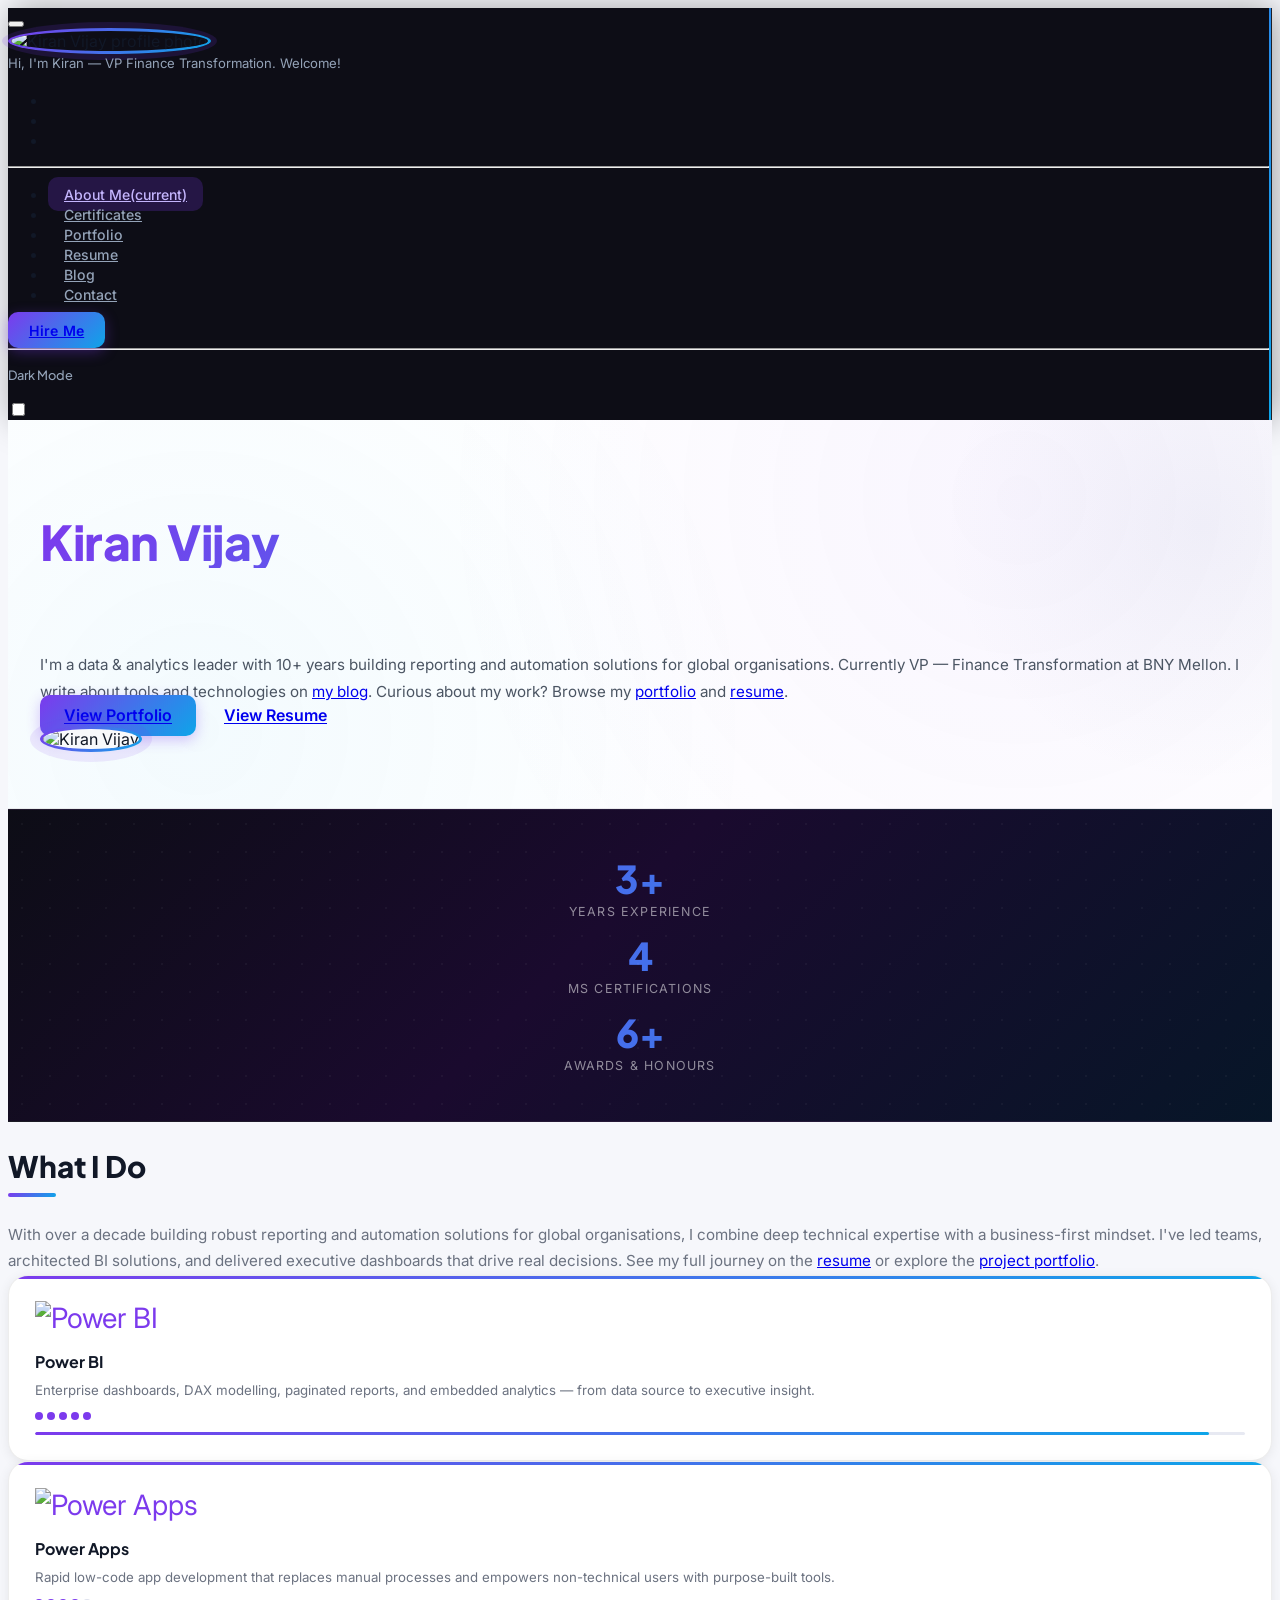
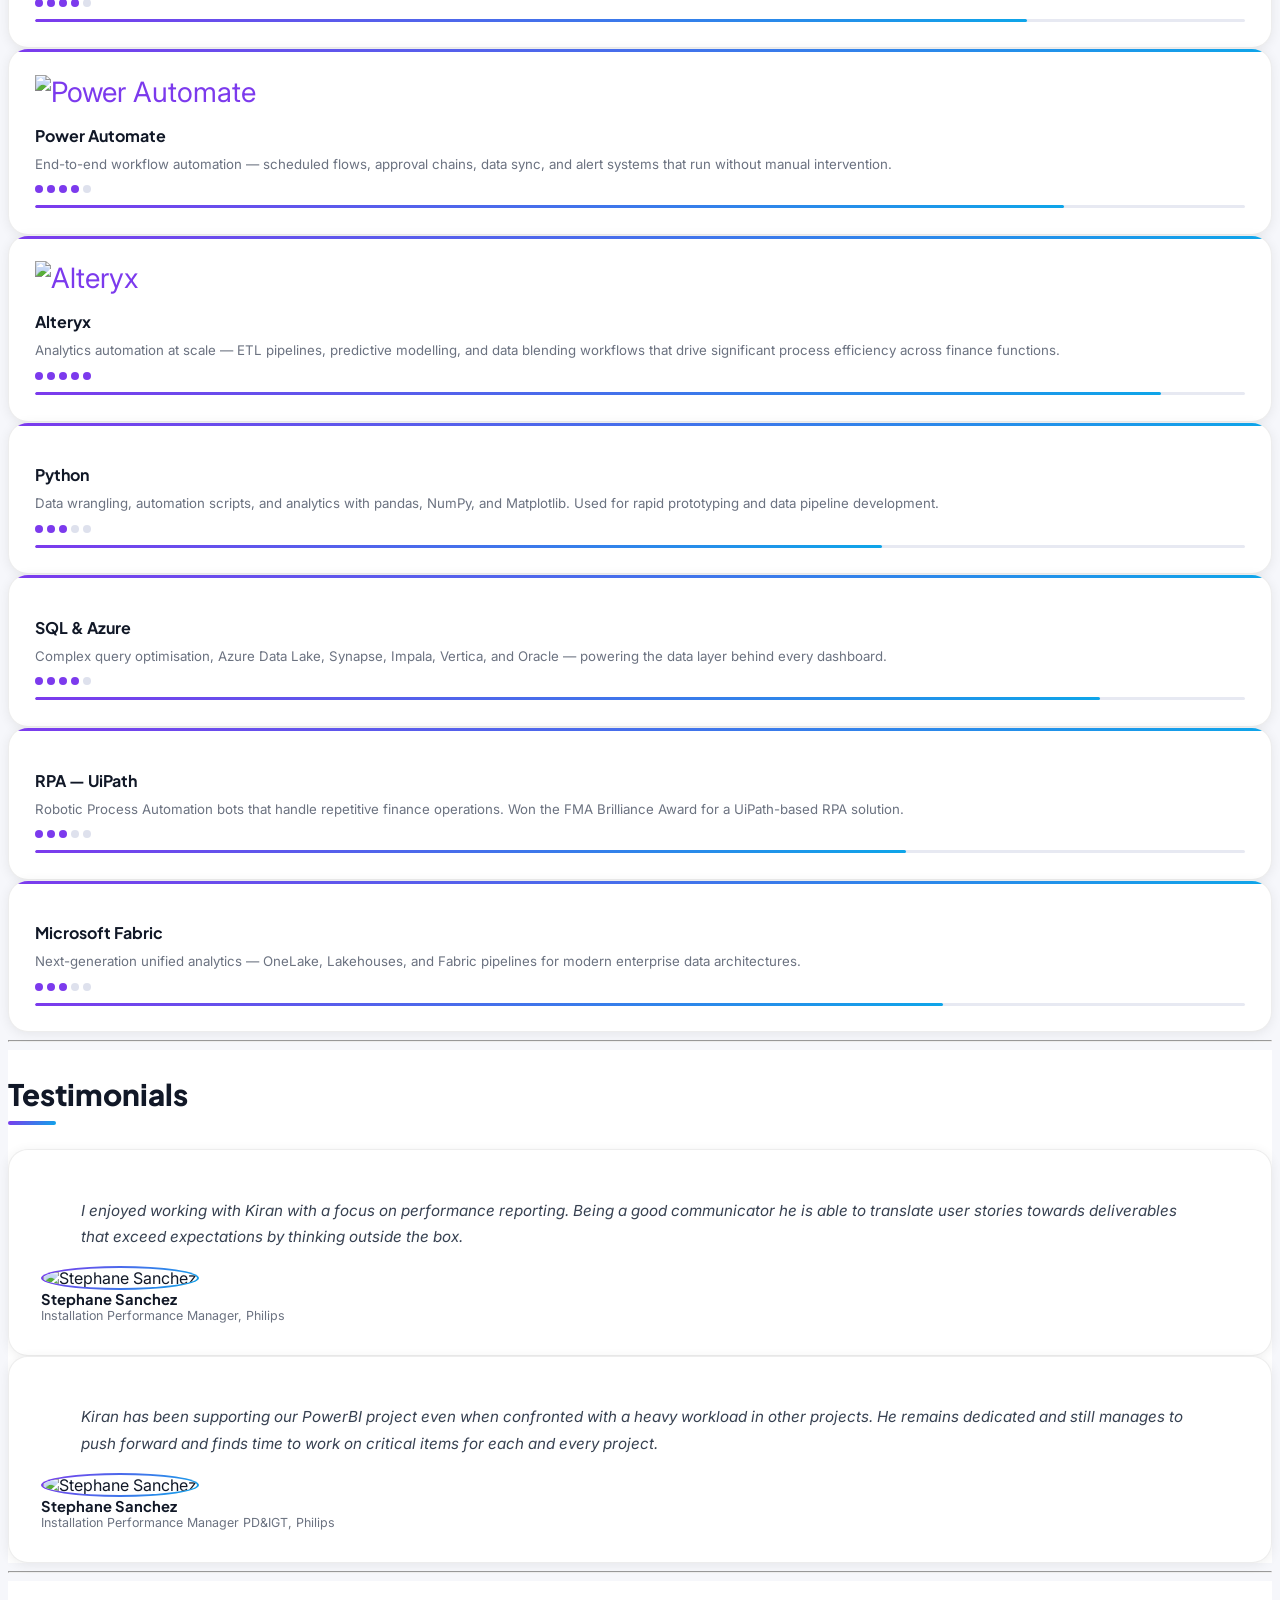
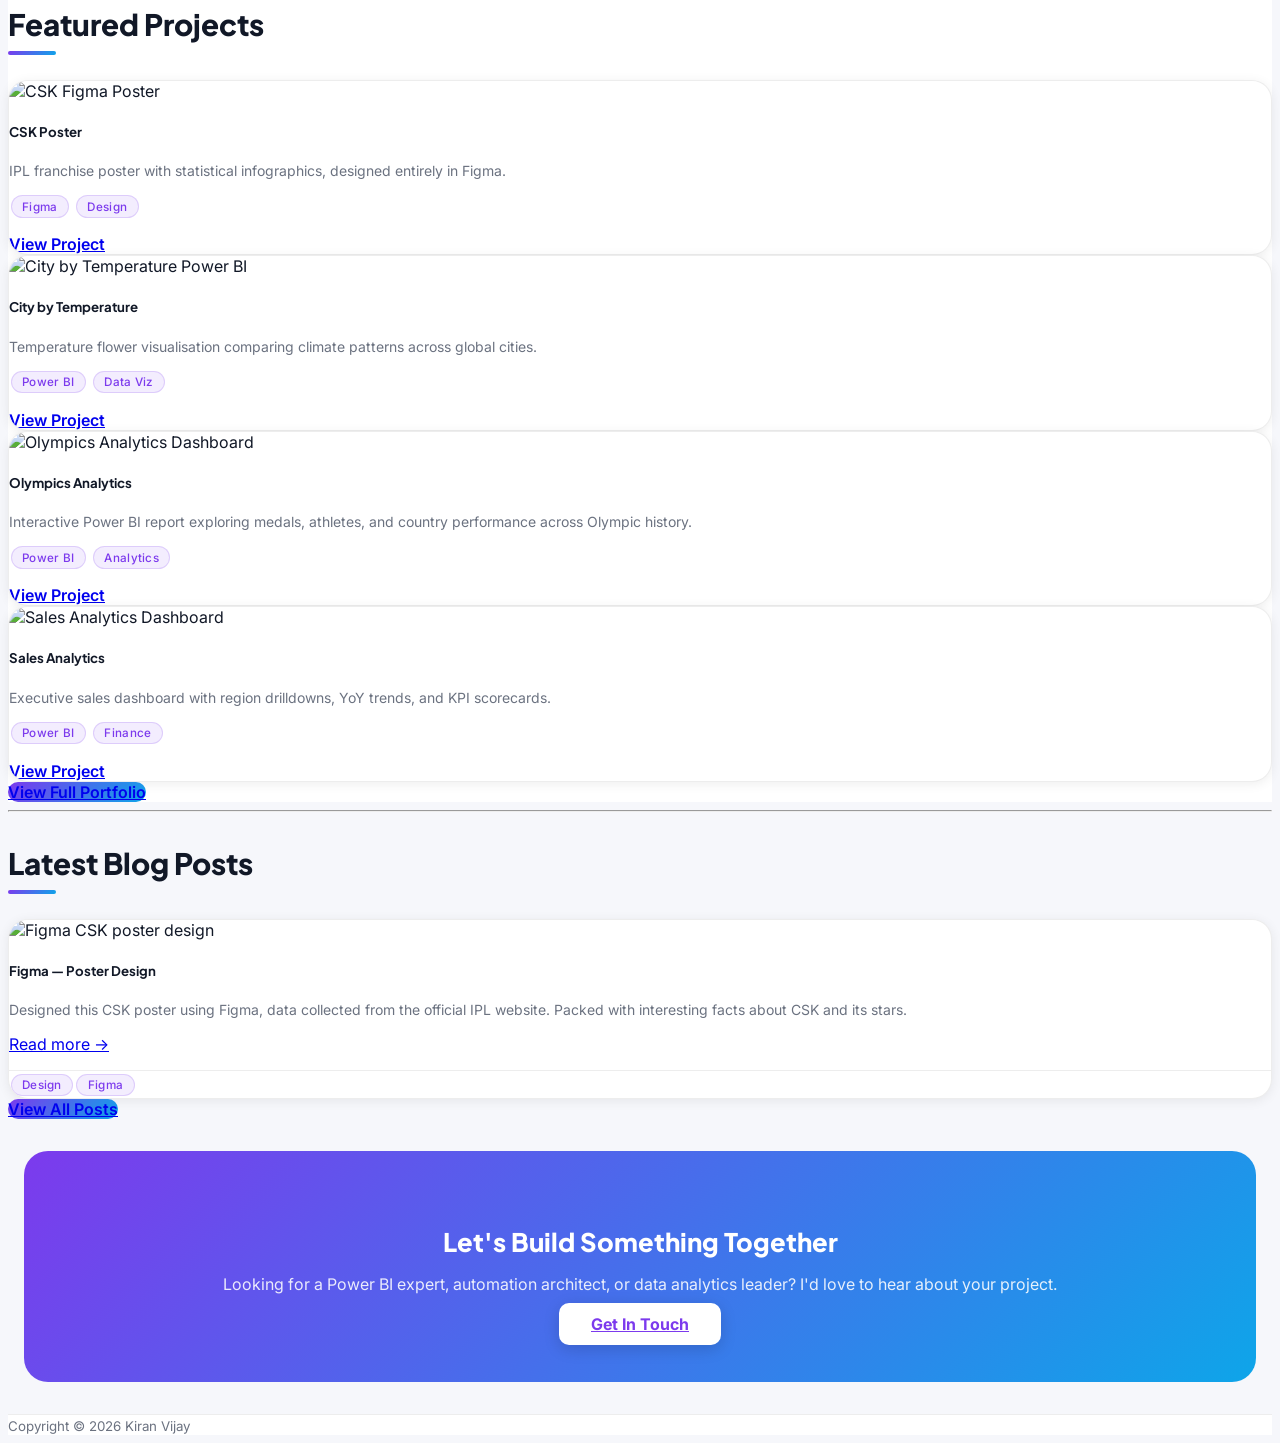
==== commit 8b2c8a1a: "Remove specific hours-saved figures — replace with qualitative language - Removed "Hours Automated" " ====
--- a/index.html
+++ b/index.html
@@ -139,12 +139,6 @@
 					</div>
 					<div class="col-6 col-md-3">
 						<div class="stat-item">
-							<span class="stat-number stat-count" data-target="1460" data-suffix="+">1460+</span>
-							<span class="stat-label">Hours Automated</span>
-						</div>
-					</div>
-					<div class="col-6 col-md-3">
-						<div class="stat-item">
 							<span class="stat-number stat-count" data-target="5" data-suffix="">5</span>
 							<span class="stat-label">MS Certifications</span>
 						</div>
@@ -208,7 +202,7 @@
 						<div class="item-inner">
 							<div class="item-icon"><img src="assets/images/alteryx.png" width="30" height="30" alt="Alteryx"></div>
 							<h3 class="item-title">Alteryx</h3>
-							<div class="item-desc">Analytics automation at scale — ETL pipelines, predictive modelling, and data blending workflows that saved 1460+ hours of manual effort.</div>
+							<div class="item-desc">Analytics automation at scale — ETL pipelines, predictive modelling, and data blending workflows that drive significant process efficiency across finance functions.</div>
 							<div class="skill-level">
 								<span class="skill-dot filled"></span><span class="skill-dot filled"></span><span class="skill-dot filled"></span><span class="skill-dot filled"></span><span class="skill-dot filled"></span>
 							</div>
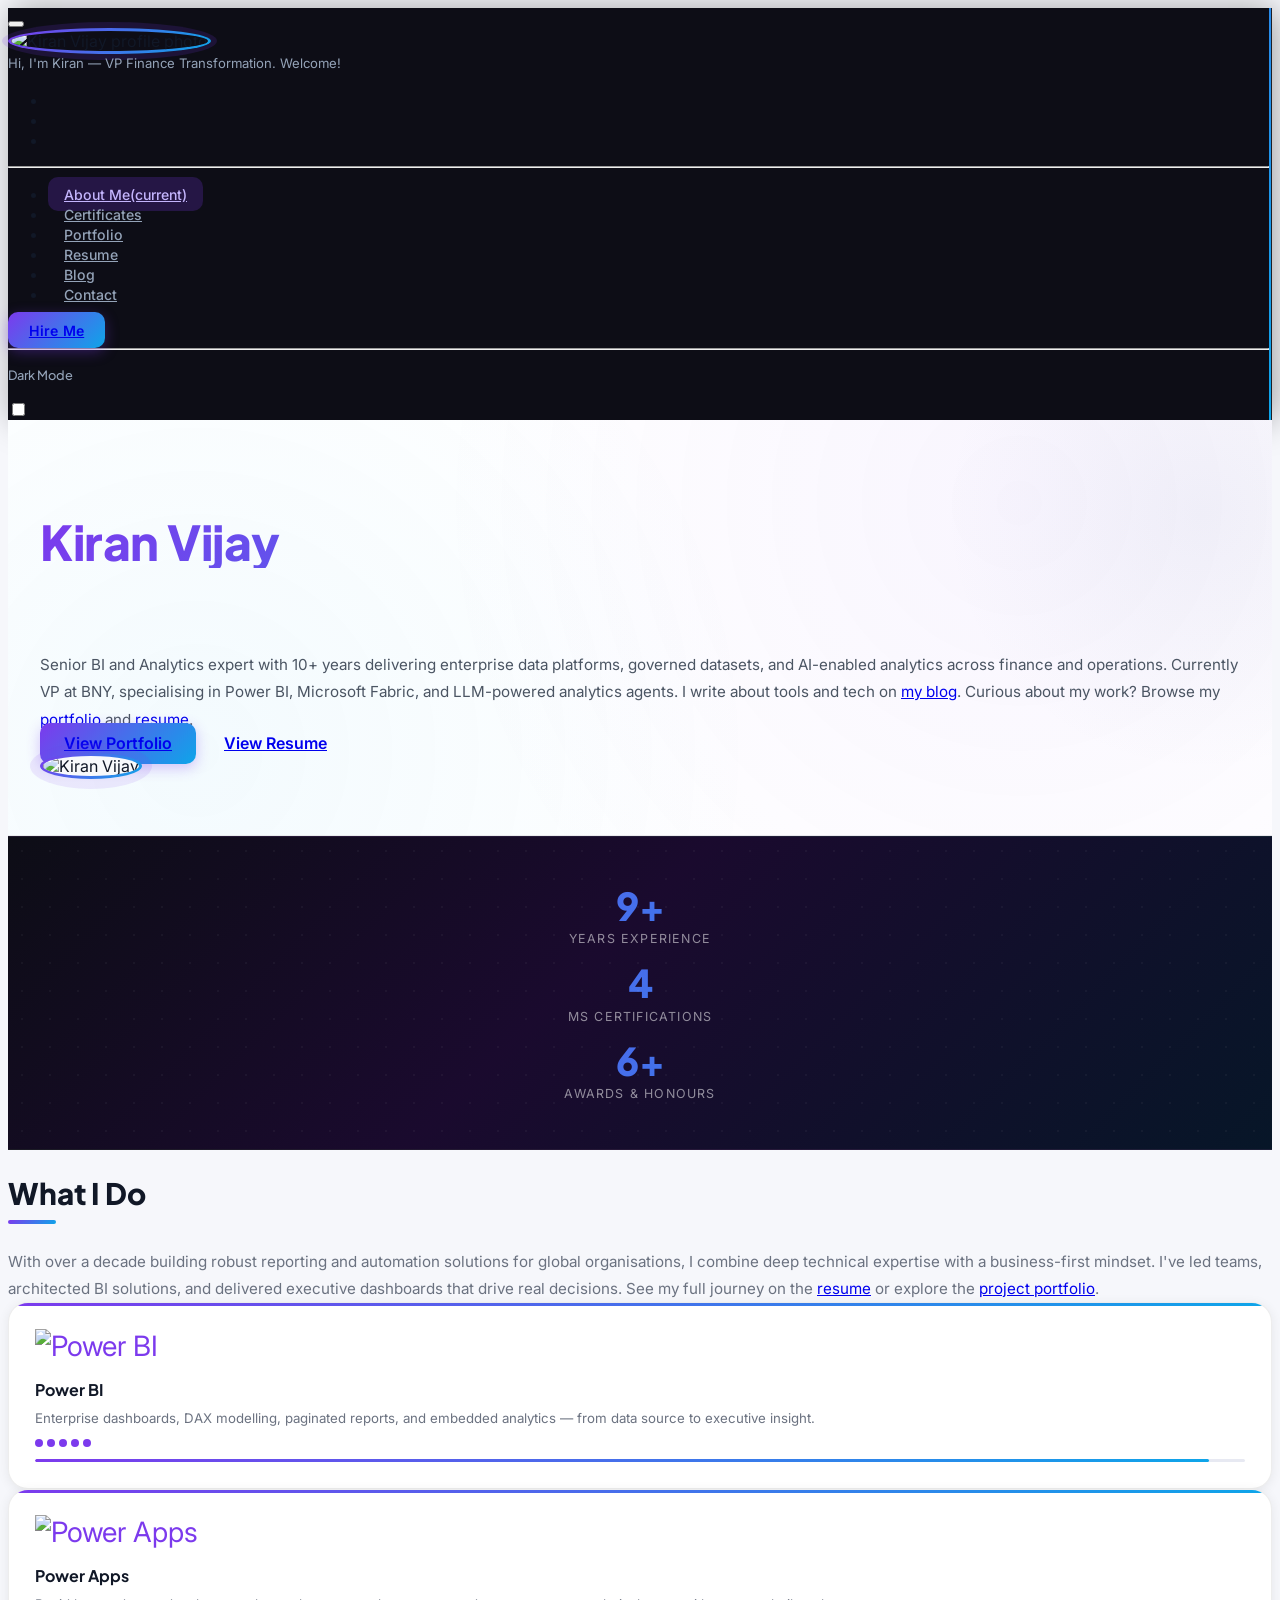
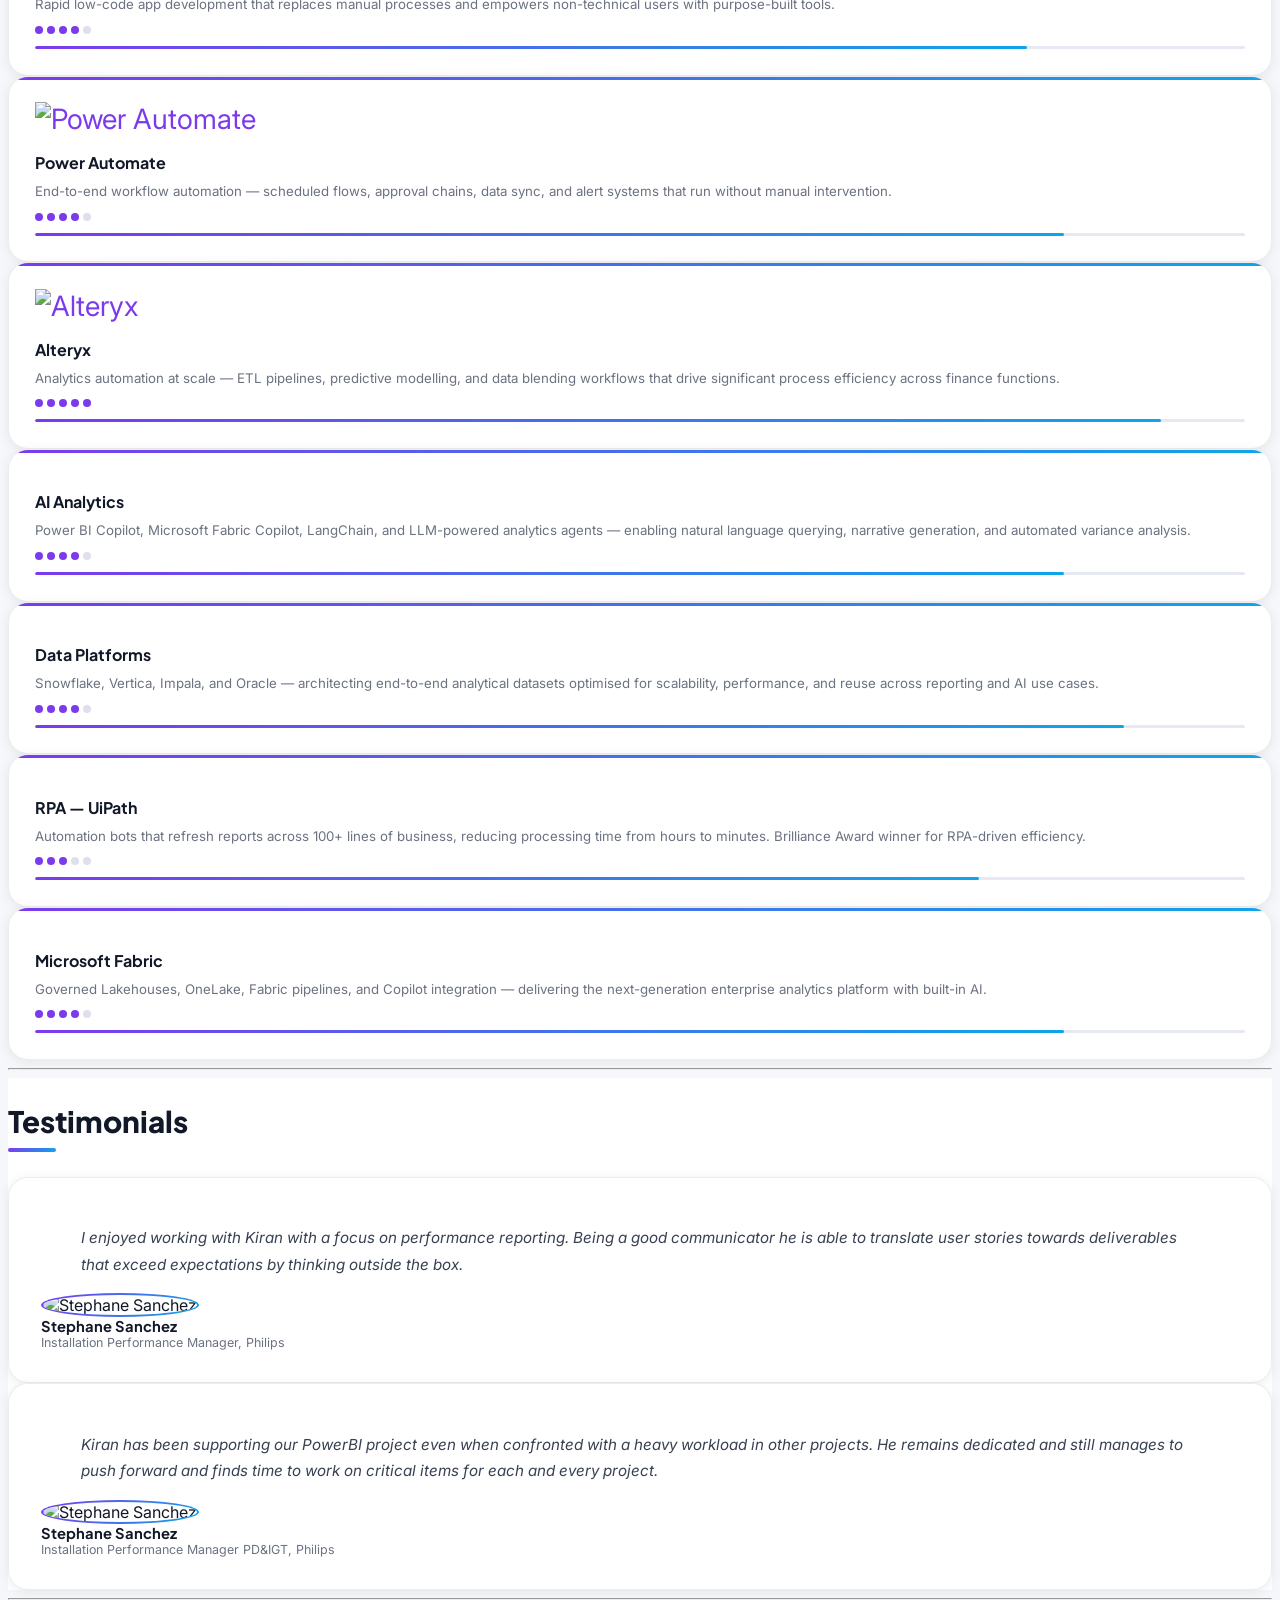
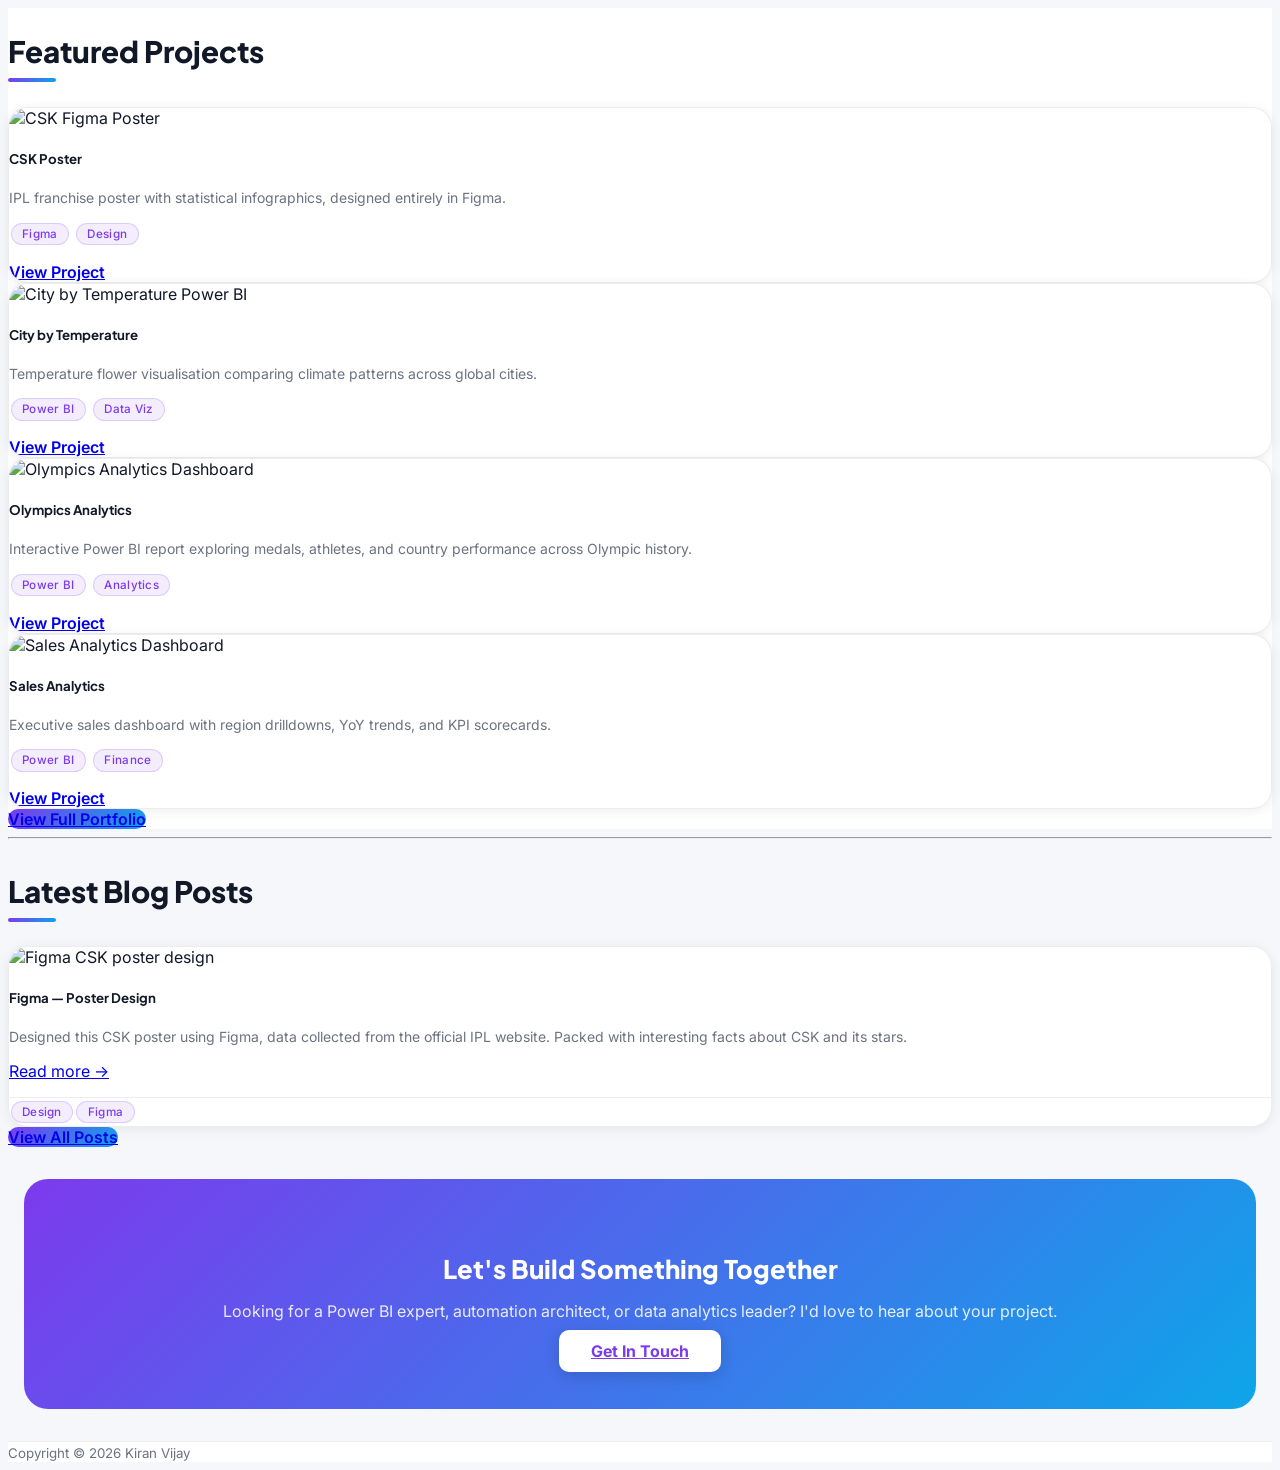
==== commit 6aa62c03: "Update resume and homepage with latest CV content resume.html: - New professional summary (Senior BI" ====
--- a/index.html
+++ b/index.html
@@ -113,7 +113,7 @@
 							<span id="typed-tagline"></span>
 						</div>
 						<div class="bio mb-4">
-							I'm a data &amp; analytics leader with 10+ years building reporting and automation solutions for global organisations. Currently VP — Finance Transformation at BNY Mellon. I write about tools and technologies on <a class="text-link" href="blog-home.html">my blog</a>. Curious about my work? Browse my <a class="text-link" href="portfolio.html">portfolio</a> and <a class="text-link" href="resume.html">resume</a>.
+							Senior BI and Analytics expert with 10+ years delivering enterprise data platforms, governed datasets, and AI-enabled analytics across finance and operations. Currently VP at BNY, specialising in Power BI, Microsoft Fabric, and LLM-powered analytics agents. I write about tools and tech on <a class="text-link" href="blog-home.html">my blog</a>. Curious about my work? Browse my <a class="text-link" href="portfolio.html">portfolio</a> and <a class="text-link" href="resume.html">resume</a>.
 						</div>
 						<div class="mb-4">
 							<a class="btn btn-primary me-2 mb-3" href="portfolio.html"><i class="fas fa-arrow-alt-circle-right me-2"></i>View Portfolio</a>
@@ -212,25 +212,25 @@
 
 					<div class="item col-6 col-lg-3 mt-4" data-aos="fade-up" data-aos-delay="0">
 						<div class="item-inner">
-							<div class="item-icon"><i class="fab fa-python"></i></div>
-							<h3 class="item-title">Python</h3>
-							<div class="item-desc">Data wrangling, automation scripts, and analytics with pandas, NumPy, and Matplotlib. Used for rapid prototyping and data pipeline development.</div>
-							<div class="skill-level">
-								<span class="skill-dot filled"></span><span class="skill-dot filled"></span><span class="skill-dot filled"></span><span class="skill-dot"></span><span class="skill-dot"></span>
-							</div>
-							<div class="skill-bar-wrap"><div class="skill-bar-fill" data-width="70%"></div></div>
+							<div class="item-icon"><i class="fas fa-brain"></i></div>
+							<h3 class="item-title">AI Analytics</h3>
+							<div class="item-desc">Power BI Copilot, Microsoft Fabric Copilot, LangChain, and LLM-powered analytics agents — enabling natural language querying, narrative generation, and automated variance analysis.</div>
+							<div class="skill-level">
+								<span class="skill-dot filled"></span><span class="skill-dot filled"></span><span class="skill-dot filled"></span><span class="skill-dot filled"></span><span class="skill-dot"></span>
+							</div>
+							<div class="skill-bar-wrap"><div class="skill-bar-fill" data-width="85%"></div></div>
 						</div>
 					</div>
 
 					<div class="item col-6 col-lg-3 mt-4" data-aos="fade-up" data-aos-delay="80">
 						<div class="item-inner">
 							<div class="item-icon"><i class="fas fa-database"></i></div>
-							<h3 class="item-title">SQL &amp; Azure</h3>
-							<div class="item-desc">Complex query optimisation, Azure Data Lake, Synapse, Impala, Vertica, and Oracle — powering the data layer behind every dashboard.</div>
+							<h3 class="item-title">Data Platforms</h3>
+							<div class="item-desc">Snowflake, Vertica, Impala, and Oracle — architecting end-to-end analytical datasets optimised for scalability, performance, and reuse across reporting and AI use cases.</div>
 							<div class="skill-level">
 								<span class="skill-dot filled"></span><span class="skill-dot filled"></span><span class="skill-dot filled"></span><span class="skill-dot filled"></span><span class="skill-dot"></span>
 							</div>
-							<div class="skill-bar-wrap"><div class="skill-bar-fill" data-width="88%"></div></div>
+							<div class="skill-bar-wrap"><div class="skill-bar-fill" data-width="90%"></div></div>
 						</div>
 					</div>
 
@@ -238,11 +238,11 @@
 						<div class="item-inner">
 							<div class="item-icon"><i class="fas fa-robot"></i></div>
 							<h3 class="item-title">RPA — UiPath</h3>
-							<div class="item-desc">Robotic Process Automation bots that handle repetitive finance operations. Won the FMA Brilliance Award for a UiPath-based RPA solution.</div>
+							<div class="item-desc">Automation bots that refresh reports across 100+ lines of business, reducing processing time from hours to minutes. Brilliance Award winner for RPA-driven efficiency.</div>
 							<div class="skill-level">
 								<span class="skill-dot filled"></span><span class="skill-dot filled"></span><span class="skill-dot filled"></span><span class="skill-dot"></span><span class="skill-dot"></span>
 							</div>
-							<div class="skill-bar-wrap"><div class="skill-bar-fill" data-width="72%"></div></div>
+							<div class="skill-bar-wrap"><div class="skill-bar-fill" data-width="78%"></div></div>
 						</div>
 					</div>
 
@@ -250,11 +250,11 @@
 						<div class="item-inner">
 							<div class="item-icon"><i class="fas fa-layer-group"></i></div>
 							<h3 class="item-title">Microsoft Fabric</h3>
-							<div class="item-desc">Next-generation unified analytics — OneLake, Lakehouses, and Fabric pipelines for modern enterprise data architectures.</div>
-							<div class="skill-level">
-								<span class="skill-dot filled"></span><span class="skill-dot filled"></span><span class="skill-dot filled"></span><span class="skill-dot"></span><span class="skill-dot"></span>
-							</div>
-							<div class="skill-bar-wrap"><div class="skill-bar-fill" data-width="75%"></div></div>
+							<div class="item-desc">Governed Lakehouses, OneLake, Fabric pipelines, and Copilot integration — delivering the next-generation enterprise analytics platform with built-in AI.</div>
+							<div class="skill-level">
+								<span class="skill-dot filled"></span><span class="skill-dot filled"></span><span class="skill-dot filled"></span><span class="skill-dot filled"></span><span class="skill-dot"></span>
+							</div>
+							<div class="skill-bar-wrap"><div class="skill-bar-fill" data-width="85%"></div></div>
 						</div>
 					</div>
 
